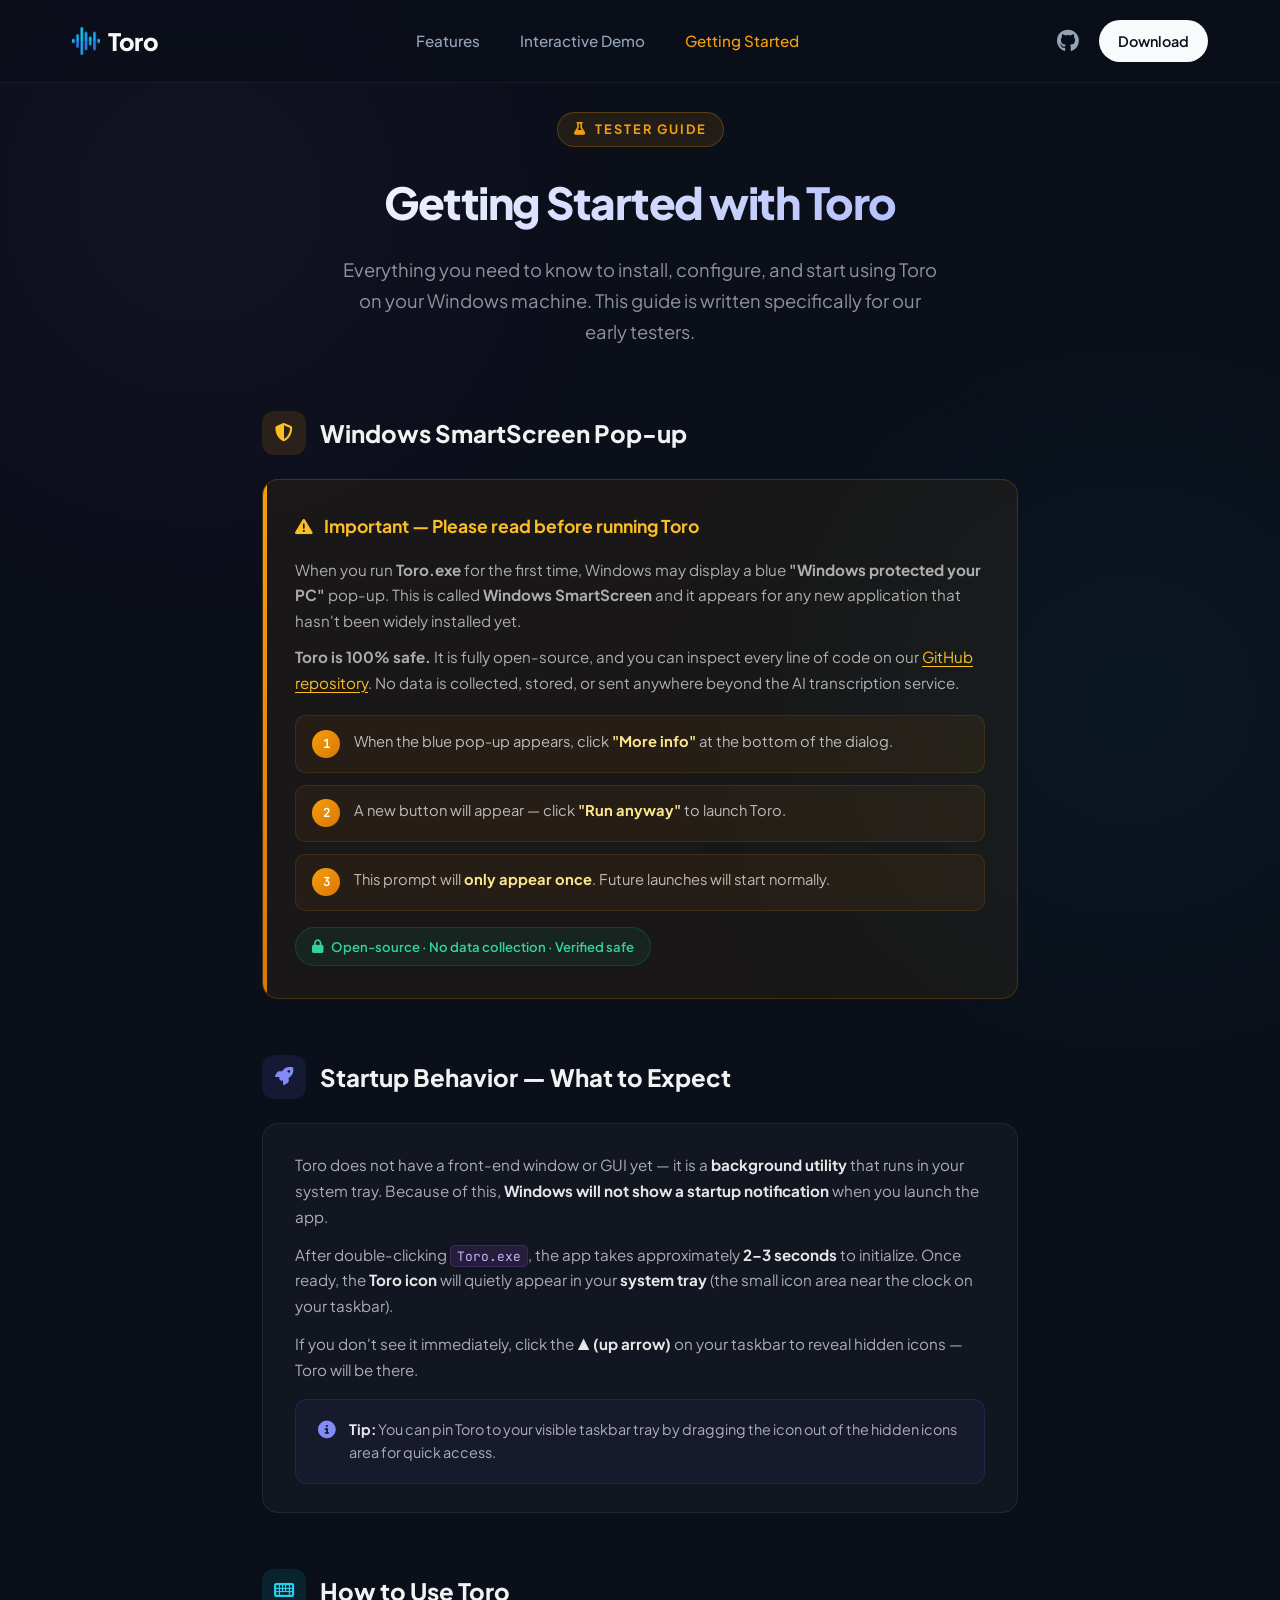
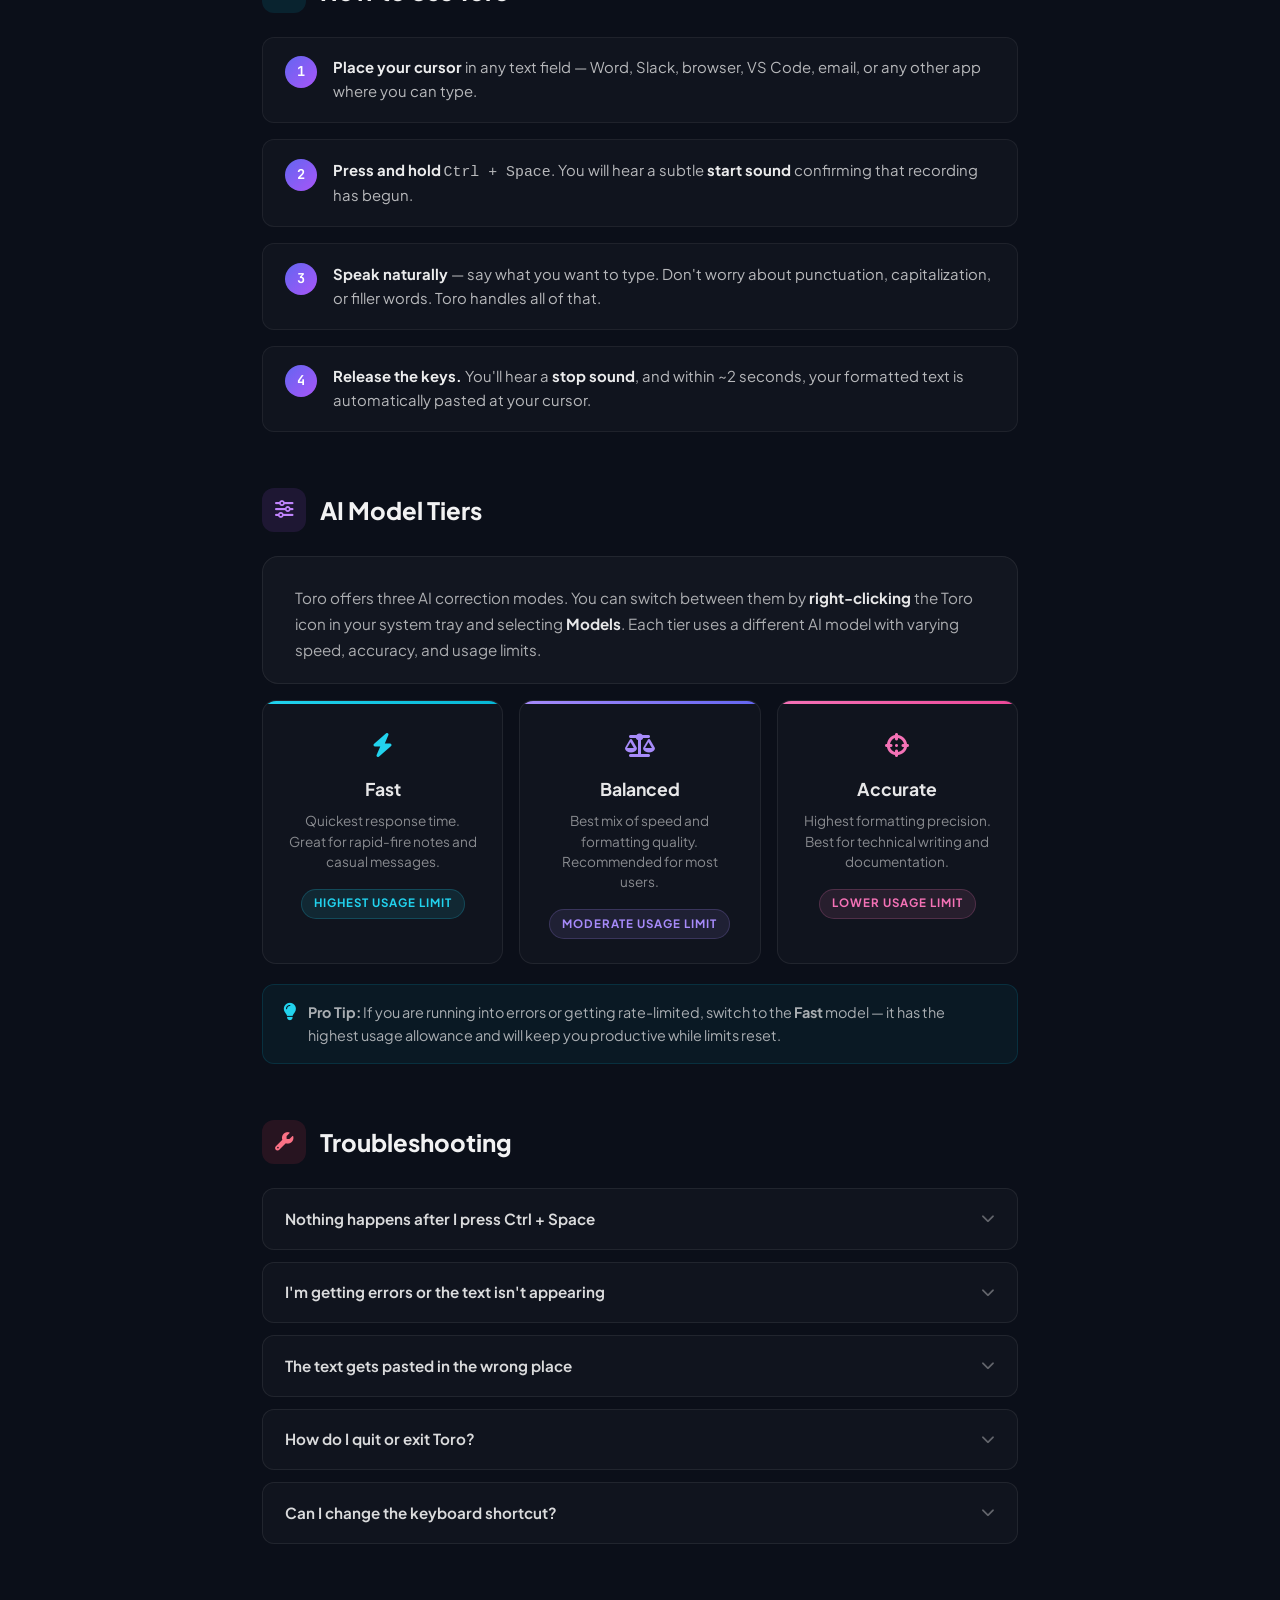
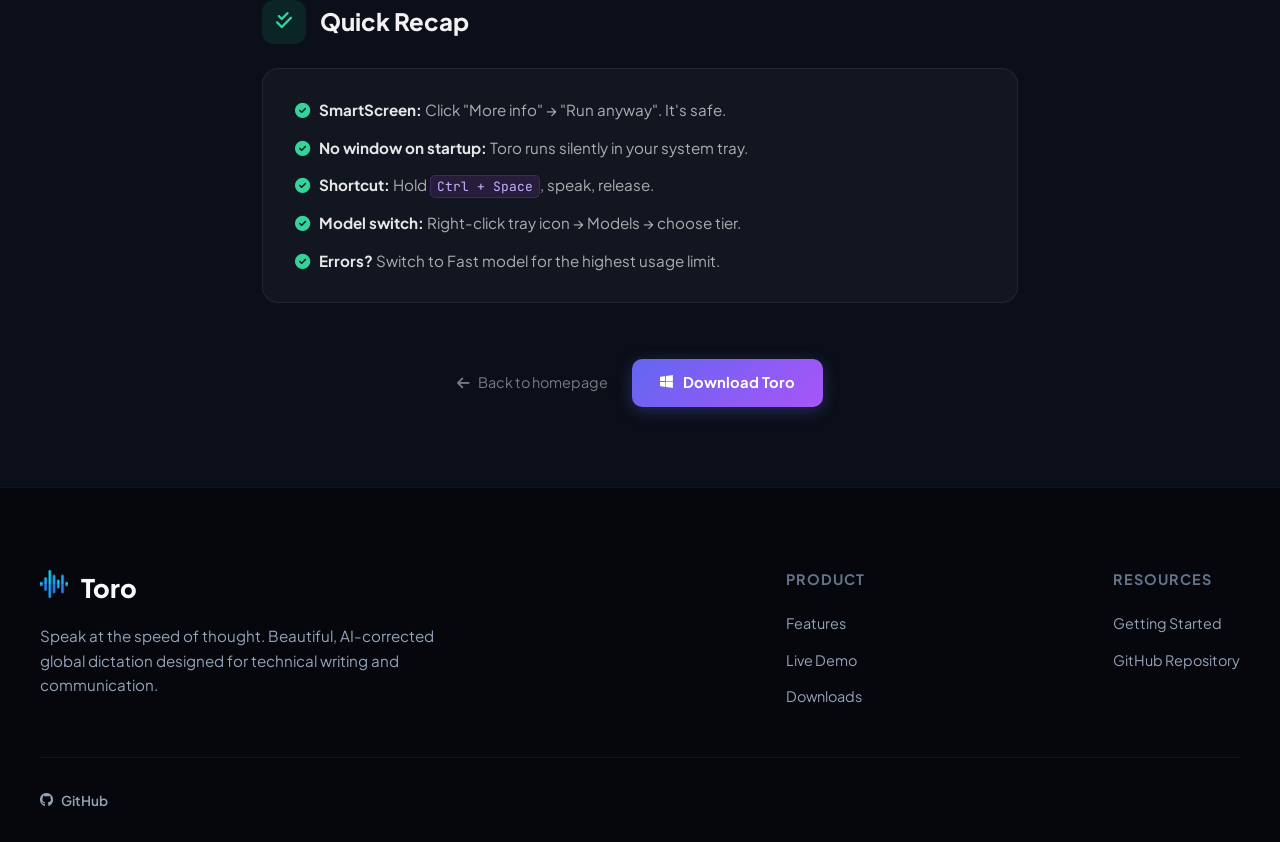
==== getting-started.html @ 30394228 "feat: add getting started documentation page and update sitemap and navigation" ====
<!DOCTYPE html>
<html lang="en">

<head>
    <meta charset="UTF-8">
    <meta name="viewport" content="width=device-width, initial-scale=1.0">
    <title>Getting Started | Toro — Setup Guide for Testers</title>
    <meta name="description"
        content="Step-by-step setup guide for Toro test users. Learn how to install, configure, and get the most out of Toro's AI-corrected dictation on Windows.">

    <!-- Google Fonts -->
    <link rel="preconnect" href="https://fonts.googleapis.com">
    <link rel="preconnect" href="https://fonts.gstatic.com" crossorigin>
    <link
        href="https://fonts.googleapis.com/css2?family=JetBrains+Mono:wght@400;500;700&family=Plus+Jakarta+Sans:wght@400;500;600;700;800&display=swap"
        rel="stylesheet">

    <!-- Stylesheet -->
    <link rel="stylesheet" href="styles.css">

    <!-- FontAwesome Icons -->
    <link rel="stylesheet" href="https://cdnjs.cloudflare.com/ajax/libs/font-awesome/6.4.0/css/all.min.css">

    <style>
        /* ── Getting Started Page Specific Styles ── */
        .gs-page {
            padding-top: 7rem;
            padding-bottom: 5rem;
            position: relative;
            z-index: 1;
        }

        .gs-container {
            max-width: 820px;
            margin: 0 auto;
            padding: 0 2rem;
        }

        /* Page Header */
        .gs-hero {
            text-align: center;
            margin-bottom: 4rem;
            animation: gsFadeIn 0.6s ease-out forwards;
        }

        @keyframes gsFadeIn {
            from { opacity: 0; transform: translateY(20px); }
            to { opacity: 1; transform: translateY(0); }
        }

        .gs-hero-badge {
            display: inline-flex;
            align-items: center;
            gap: 0.5rem;
            font-size: 0.8rem;
            font-weight: 700;
            text-transform: uppercase;
            letter-spacing: 2px;
            color: #f59e0b;
            background: rgba(245, 158, 11, 0.1);
            padding: 0.4rem 1rem;
            border-radius: 99px;
            border: 1px solid rgba(245, 158, 11, 0.25);
            margin-bottom: 1.25rem;
        }

        .gs-hero h1 {
            font-family: 'Plus Jakarta Sans', sans-serif;
            font-size: 2.75rem;
            font-weight: 800;
            letter-spacing: -1.5px;
            margin-bottom: 1rem;
            background: linear-gradient(135deg, #fff 0%, #a5b4fc 100%);
            -webkit-background-clip: text;
            background-clip: text;
            -webkit-text-fill-color: transparent;
        }

        .gs-hero p {
            font-size: 1.15rem;
            color: rgba(255, 255, 255, 0.55);
            max-width: 600px;
            margin: 0 auto;
            line-height: 1.7;
        }

        /* Section Blocks */
        .gs-section {
            margin-bottom: 3.5rem;
            animation: gsFadeIn 0.5s ease-out forwards;
        }

        .gs-section-header {
            display: flex;
            align-items: center;
            gap: 0.85rem;
            margin-bottom: 1.5rem;
        }

        .gs-section-icon {
            width: 44px;
            height: 44px;
            border-radius: 12px;
            display: flex;
            align-items: center;
            justify-content: center;
            font-size: 1.15rem;
            flex-shrink: 0;
        }

        .gs-section-icon.blue { background: rgba(99, 102, 241, 0.12); color: #818cf8; }
        .gs-section-icon.amber { background: rgba(245, 158, 11, 0.12); color: #fbbf24; }
        .gs-section-icon.cyan { background: rgba(6, 182, 212, 0.12); color: #22d3ee; }
        .gs-section-icon.green { background: rgba(16, 185, 129, 0.12); color: #34d399; }
        .gs-section-icon.rose { background: rgba(244, 63, 94, 0.12); color: #fb7185; }
        .gs-section-icon.purple { background: rgba(168, 85, 247, 0.12); color: #c084fc; }

        .gs-section-header h2 {
            font-family: 'Plus Jakarta Sans', sans-serif;
            font-size: 1.5rem;
            font-weight: 750;
            color: rgba(255, 255, 255, 0.95);
        }

        /* Card Containers */
        .gs-card {
            background: rgba(255, 255, 255, 0.03);
            border: 1px solid rgba(255, 255, 255, 0.07);
            border-radius: 16px;
            padding: 1.75rem 2rem;
            backdrop-filter: blur(16px);
            -webkit-backdrop-filter: blur(16px);
            transition: all 0.3s cubic-bezier(0.4, 0, 0.2, 1);
        }

        .gs-card:hover {
            border-color: rgba(99, 102, 241, 0.2);
            background: rgba(255, 255, 255, 0.045);
        }

        .gs-card p {
            color: rgba(255, 255, 255, 0.65);
            font-size: 0.95rem;
            line-height: 1.7;
            margin-bottom: 0;
        }

        .gs-card p + p {
            margin-top: 0.75rem;
        }

        .gs-card strong {
            color: rgba(255, 255, 255, 0.9);
        }

        .gs-card code {
            background: rgba(168, 85, 247, 0.12);
            border: 1px solid rgba(168, 85, 247, 0.2);
            padding: 0.15em 0.45em;
            border-radius: 5px;
            font-family: 'JetBrains Mono', monospace;
            font-size: 0.85em;
            color: #c4b5fd;
        }

        /* SmartScreen Warning Callout */
        .gs-warning-callout {
            background: rgba(245, 158, 11, 0.06);
            border: 1px solid rgba(245, 158, 11, 0.2);
            border-radius: 16px;
            padding: 2rem;
            position: relative;
            overflow: hidden;
        }

        .gs-warning-callout::before {
            content: '';
            position: absolute;
            top: 0;
            left: 0;
            width: 4px;
            height: 100%;
            background: linear-gradient(180deg, #f59e0b, #d97706);
            border-radius: 4px 0 0 4px;
        }

        .gs-warning-title {
            display: flex;
            align-items: center;
            gap: 0.7rem;
            font-family: 'Plus Jakarta Sans', sans-serif;
            font-size: 1.1rem;
            font-weight: 700;
            color: #fbbf24;
            margin-bottom: 1rem;
        }

        .gs-warning-callout p {
            color: rgba(255, 255, 255, 0.65);
            font-size: 0.95rem;
            line-height: 1.7;
        }

        .gs-warning-callout p + p {
            margin-top: 0.6rem;
        }

        .gs-steps-mini {
            display: flex;
            flex-direction: column;
            gap: 0.75rem;
            margin-top: 1.25rem;
        }

        .gs-step-mini {
            display: flex;
            align-items: flex-start;
            gap: 0.85rem;
            padding: 0.85rem 1rem;
            background: rgba(245, 158, 11, 0.06);
            border: 1px solid rgba(245, 158, 11, 0.12);
            border-radius: 10px;
            transition: all 0.25s ease;
        }

        .gs-step-mini:hover {
            background: rgba(245, 158, 11, 0.1);
            border-color: rgba(245, 158, 11, 0.25);
        }

        .gs-step-mini-num {
            flex-shrink: 0;
            width: 28px;
            height: 28px;
            border-radius: 50%;
            background: linear-gradient(135deg, #f59e0b, #d97706);
            color: #fff;
            font-weight: 700;
            font-size: 0.78rem;
            display: flex;
            align-items: center;
            justify-content: center;
            font-family: 'JetBrains Mono', monospace;
        }

        .gs-step-mini-text {
            color: rgba(255, 255, 255, 0.7);
            font-size: 0.92rem;
            line-height: 1.5;
        }

        .gs-step-mini-text strong {
            color: #fde68a;
        }

        /* Safety Badge */
        .gs-safety-badge {
            display: inline-flex;
            align-items: center;
            gap: 0.5rem;
            margin-top: 1rem;
            padding: 0.5rem 1rem;
            background: rgba(16, 185, 129, 0.08);
            border: 1px solid rgba(16, 185, 129, 0.2);
            border-radius: 99px;
            font-size: 0.82rem;
            font-weight: 600;
            color: #34d399;
        }

        /* Model Cards Grid */
        .gs-models-grid {
            display: grid;
            grid-template-columns: repeat(3, 1fr);
            gap: 1rem;
            margin-top: 0.5rem;
        }

        .gs-model-card {
            background: rgba(255, 255, 255, 0.025);
            border: 1px solid rgba(255, 255, 255, 0.07);
            border-radius: 14px;
            padding: 1.5rem;
            text-align: center;
            transition: all 0.3s cubic-bezier(0.4, 0, 0.2, 1);
            position: relative;
            overflow: hidden;
        }

        .gs-model-card:hover {
            transform: translateY(-3px);
            border-color: rgba(99, 102, 241, 0.3);
            box-shadow: 0 8px 24px rgba(0, 0, 0, 0.2);
        }

        .gs-model-card::before {
            content: '';
            position: absolute;
            top: 0;
            left: 0;
            right: 0;
            height: 3px;
        }

        .gs-model-card.fast::before {
            background: linear-gradient(90deg, #22d3ee, #06b6d4);
        }
        .gs-model-card.balanced::before {
            background: linear-gradient(90deg, #a78bfa, #6366f1);
        }
        .gs-model-card.accurate::before {
            background: linear-gradient(90deg, #f472b6, #ec4899);
        }

        .gs-model-icon {
            font-size: 1.5rem;
            margin-bottom: 0.75rem;
        }

        .gs-model-card.fast .gs-model-icon { color: #22d3ee; }
        .gs-model-card.balanced .gs-model-icon { color: #a78bfa; }
        .gs-model-card.accurate .gs-model-icon { color: #f472b6; }

        .gs-model-name {
            font-family: 'Plus Jakarta Sans', sans-serif;
            font-size: 1.1rem;
            font-weight: 700;
            color: rgba(255, 255, 255, 0.9);
            margin-bottom: 0.5rem;
        }

        .gs-model-desc {
            color: rgba(255, 255, 255, 0.5);
            font-size: 0.85rem;
            line-height: 1.5;
            margin-bottom: 1rem;
        }

        .gs-model-tag {
            display: inline-block;
            font-size: 0.72rem;
            font-weight: 700;
            text-transform: uppercase;
            letter-spacing: 1px;
            padding: 0.3rem 0.75rem;
            border-radius: 99px;
        }

        .gs-model-card.fast .gs-model-tag {
            color: #22d3ee;
            background: rgba(34, 211, 238, 0.1);
            border: 1px solid rgba(34, 211, 238, 0.2);
        }
        .gs-model-card.balanced .gs-model-tag {
            color: #a78bfa;
            background: rgba(167, 139, 250, 0.1);
            border: 1px solid rgba(167, 139, 250, 0.2);
        }
        .gs-model-card.accurate .gs-model-tag {
            color: #f472b6;
            background: rgba(244, 114, 182, 0.1);
            border: 1px solid rgba(244, 114, 182, 0.2);
        }

        /* Model tip */
        .gs-model-tip {
            display: flex;
            align-items: flex-start;
            gap: 0.75rem;
            margin-top: 1.25rem;
            padding: 1rem 1.25rem;
            background: rgba(6, 182, 212, 0.06);
            border: 1px solid rgba(6, 182, 212, 0.15);
            border-radius: 12px;
        }

        .gs-model-tip i {
            color: #22d3ee;
            font-size: 1.1rem;
            margin-top: 0.15rem;
            flex-shrink: 0;
        }

        .gs-model-tip p {
            color: rgba(255, 255, 255, 0.65);
            font-size: 0.9rem;
            line-height: 1.6;
        }

        /* Numbered Steps */
        .gs-numbered-steps {
            display: flex;
            flex-direction: column;
            gap: 1rem;
        }

        .gs-numbered-step {
            display: flex;
            align-items: flex-start;
            gap: 1rem;
            padding: 1.15rem 1.35rem;
            background: rgba(255, 255, 255, 0.025);
            border: 1px solid rgba(255, 255, 255, 0.06);
            border-radius: 12px;
            transition: all 0.25s ease;
        }

        .gs-numbered-step:hover {
            background: rgba(255, 255, 255, 0.05);
            border-color: rgba(99, 102, 241, 0.15);
        }

        .gs-num {
            flex-shrink: 0;
            width: 32px;
            height: 32px;
            border-radius: 50%;
            background: linear-gradient(135deg, #6366f1, #a855f7);
            color: #fff;
            font-weight: 700;
            font-size: 0.85rem;
            display: flex;
            align-items: center;
            justify-content: center;
            font-family: 'JetBrains Mono', monospace;
        }

        .gs-num-text {
            color: rgba(255, 255, 255, 0.7);
            font-size: 0.93rem;
            line-height: 1.6;
        }

        .gs-num-text strong {
            color: rgba(255, 255, 255, 0.92);
        }

        /* Info Callout */
        .gs-info-callout {
            display: flex;
            align-items: flex-start;
            gap: 0.85rem;
            padding: 1.15rem 1.35rem;
            background: rgba(99, 102, 241, 0.06);
            border: 1px solid rgba(99, 102, 241, 0.15);
            border-radius: 12px;
            margin-top: 1rem;
        }

        .gs-info-callout i {
            color: #818cf8;
            font-size: 1.1rem;
            margin-top: 0.15rem;
            flex-shrink: 0;
        }

        .gs-info-callout p {
            color: rgba(255, 255, 255, 0.65);
            font-size: 0.9rem;
            line-height: 1.6;
        }

        /* FAQ Accordion */
        .gs-faq-list {
            display: flex;
            flex-direction: column;
            gap: 0.75rem;
        }

        .gs-faq-item {
            background: rgba(255, 255, 255, 0.025);
            border: 1px solid rgba(255, 255, 255, 0.07);
            border-radius: 12px;
            overflow: hidden;
            transition: all 0.25s ease;
        }

        .gs-faq-item:hover {
            border-color: rgba(99, 102, 241, 0.2);
        }

        .gs-faq-question {
            display: flex;
            align-items: center;
            justify-content: space-between;
            padding: 1.1rem 1.35rem;
            cursor: pointer;
            user-select: none;
            gap: 1rem;
            transition: background 0.2s ease;
        }

        .gs-faq-question:hover {
            background: rgba(255, 255, 255, 0.03);
        }

        .gs-faq-question span {
            font-weight: 650;
            font-size: 0.95rem;
            color: rgba(255, 255, 255, 0.85);
        }

        .gs-faq-question i {
            color: rgba(255, 255, 255, 0.35);
            font-size: 0.85rem;
            transition: transform 0.3s ease;
            flex-shrink: 0;
        }

        .gs-faq-item.open .gs-faq-question i {
            transform: rotate(180deg);
            color: #818cf8;
        }

        .gs-faq-answer {
            max-height: 0;
            overflow: hidden;
            transition: max-height 0.35s ease, padding 0.35s ease;
        }

        .gs-faq-item.open .gs-faq-answer {
            max-height: 300px;
        }

        .gs-faq-answer-inner {
            padding: 0 1.35rem 1.25rem;
            color: rgba(255, 255, 255, 0.55);
            font-size: 0.9rem;
            line-height: 1.7;
        }

        /* Divider */
        .gs-divider {
            height: 1px;
            background: rgba(255, 255, 255, 0.06);
            margin: 1rem 0;
        }

        /* Back and CTA links */
        .gs-footer-actions {
            display: flex;
            align-items: center;
            justify-content: center;
            gap: 1.5rem;
            margin-top: 3rem;
            flex-wrap: wrap;
        }

        .gs-back-link {
            display: inline-flex;
            align-items: center;
            gap: 0.5rem;
            color: rgba(255, 255, 255, 0.45);
            font-size: 0.9rem;
            text-decoration: none;
            transition: color 0.2s ease;
        }

        .gs-back-link:hover {
            color: rgba(255, 255, 255, 0.75);
        }

        .gs-download-link {
            display: inline-flex;
            align-items: center;
            gap: 0.6rem;
            text-decoration: none;
            color: #fff;
            background: linear-gradient(135deg, #6366f1 0%, #a855f7 100%);
            padding: 0.75rem 1.75rem;
            border-radius: 10px;
            font-weight: 700;
            font-size: 0.92rem;
            transition: all 0.3s cubic-bezier(0.4, 0, 0.2, 1);
            box-shadow: 0 4px 16px rgba(99, 102, 241, 0.3);
        }

        .gs-download-link:hover {
            transform: translateY(-2px);
            box-shadow: 0 6px 24px rgba(99, 102, 241, 0.5);
        }

        /* Responsive */
        @media (max-width: 768px) {
            .gs-hero h1 { font-size: 2rem; }
            .gs-models-grid { grid-template-columns: 1fr; }
            .gs-section-header h2 { font-size: 1.25rem; }
        }

        @media (max-width: 576px) {
            .gs-hero h1 { font-size: 1.65rem; }
            .gs-container { padding: 0 1.25rem; }
            .gs-card { padding: 1.25rem 1.35rem; }
            .gs-warning-callout { padding: 1.35rem; }
            .gs-footer-actions { flex-direction: column; }
        }
    </style>
</head>

<body>
    <!-- Background Glows -->
    <div class="glow-bg glow-purple"></div>
    <div class="glow-bg glow-cyan"></div>

    <!-- Navigation Header -->
    <header class="navbar" id="site-header">
        <div class="nav-container">
            <a href="/" class="nav-logo" id="nav-logo-link">
                <span class="logo-icon"><img src="assets/icon.ico" alt="Toro Logo Icon" class="logo-img-icon"></span>
                <span class="logo-text">Toro</span>
            </a>
            <nav class="nav-links" id="main-navigation">
                <a href="/#features" class="nav-item">Features</a>
                <a href="/#interactive-simulator" class="nav-item">Interactive Demo</a>
                <a href="/getting-started.html" class="nav-item" style="color: #f59e0b;">Getting Started</a>
            </nav>
            <div class="nav-actions">
                <a href="https://github.com/ramprasanth0/toro-app" target="_blank" class="github-btn"
                    id="github-nav-btn" aria-label="View on GitHub">
                    <i class="fab fa-github"></i>
                </a>
                <a href="/thank-you.html" class="cta-nav-btn" id="cta-header-download">Download</a>
            </div>
        </div>
    </header>

    <!-- Main Content -->
    <main class="gs-page">
        <div class="gs-container">

            <!-- ─── Page Header ─── -->
            <div class="gs-hero" id="gs-top">
                <div class="gs-hero-badge">
                    <i class="fa-solid fa-flask"></i> Tester Guide
                </div>
                <h1>Getting Started with Toro</h1>
                <p>Everything you need to know to install, configure, and start using Toro on your Windows machine. This guide is written specifically for our early testers.</p>
            </div>

            <!-- ═══════════════════════════════════════════════════════════ -->
            <!-- SECTION 1: Windows SmartScreen                           -->
            <!-- ═══════════════════════════════════════════════════════════ -->
            <div class="gs-section" id="gs-smartscreen">
                <div class="gs-section-header">
                    <div class="gs-section-icon amber">
                        <i class="fa-solid fa-shield-halved"></i>
                    </div>
                    <h2>Windows SmartScreen Pop-up</h2>
                </div>

                <div class="gs-warning-callout">
                    <div class="gs-warning-title">
                        <i class="fa-solid fa-triangle-exclamation"></i>
                        Important — Please read before running Toro
                    </div>
                    <p>
                        When you run <strong>Toro.exe</strong> for the first time, Windows may display a blue
                        <strong>"Windows protected your PC"</strong> pop-up. This is called <strong>Windows SmartScreen</strong>
                        and it appears for any new application that hasn't been widely installed yet.
                    </p>
                    <p>
                        <strong>Toro is 100% safe.</strong> It is fully open-source, and you can inspect every line of code on our
                        <a href="https://github.com/ramprasanth0/toro-app" target="_blank" style="color: #fbbf24; text-decoration: underline; text-underline-offset: 3px;">GitHub repository</a>.
                        No data is collected, stored, or sent anywhere beyond the AI transcription service.
                    </p>

                    <div class="gs-steps-mini">
                        <div class="gs-step-mini">
                            <span class="gs-step-mini-num">1</span>
                            <span class="gs-step-mini-text">
                                When the blue pop-up appears, click <strong>"More info"</strong> at the bottom of the dialog.
                            </span>
                        </div>
                        <div class="gs-step-mini">
                            <span class="gs-step-mini-num">2</span>
                            <span class="gs-step-mini-text">
                                A new button will appear — click <strong>"Run anyway"</strong> to launch Toro.
                            </span>
                        </div>
                        <div class="gs-step-mini">
                            <span class="gs-step-mini-num">3</span>
                            <span class="gs-step-mini-text">
                                This prompt will <strong>only appear once</strong>. Future launches will start normally.
                            </span>
                        </div>
                    </div>

                    <div class="gs-safety-badge">
                        <i class="fa-solid fa-lock"></i>
                        Open-source &middot; No data collection &middot; Verified safe
                    </div>
                </div>
            </div>

            <!-- ═══════════════════════════════════════════════════════════ -->
            <!-- SECTION 2: Startup Behavior                              -->
            <!-- ═══════════════════════════════════════════════════════════ -->
            <div class="gs-section" id="gs-startup">
                <div class="gs-section-header">
                    <div class="gs-section-icon blue">
                        <i class="fa-solid fa-rocket"></i>
                    </div>
                    <h2>Startup Behavior — What to Expect</h2>
                </div>

                <div class="gs-card">
                    <p>
                        Toro does not have a front-end window or GUI yet — it is a <strong>background utility</strong> that runs
                        in your system tray. Because of this, <strong>Windows will not show a startup notification</strong>
                        when you launch the app.
                    </p>
                    <p>
                        After double-clicking <code>Toro.exe</code>, the app takes approximately <strong>2–3 seconds</strong> to
                        initialize. Once ready, the <strong>Toro icon</strong> will quietly appear in your
                        <strong>system tray</strong> (the small icon area near the clock on your taskbar).
                    </p>
                    <p>
                        If you don't see it immediately, click the <strong>▲ (up arrow)</strong> on your taskbar to reveal
                        hidden icons — Toro will be there.
                    </p>

                    <div class="gs-info-callout">
                        <i class="fa-solid fa-circle-info"></i>
                        <p>
                            <strong>Tip:</strong> You can pin Toro to your visible taskbar tray by dragging the icon out
                            of the hidden icons area for quick access.
                        </p>
                    </div>
                </div>
            </div>

            <!-- ═══════════════════════════════════════════════════════════ -->
            <!-- SECTION 3: How to Use                                    -->
            <!-- ═══════════════════════════════════════════════════════════ -->
            <div class="gs-section" id="gs-usage">
                <div class="gs-section-header">
                    <div class="gs-section-icon cyan">
                        <i class="fa-solid fa-keyboard"></i>
                    </div>
                    <h2>How to Use Toro</h2>
                </div>

                <div class="gs-numbered-steps">
                    <div class="gs-numbered-step">
                        <span class="gs-num">1</span>
                        <span class="gs-num-text">
                            <strong>Place your cursor</strong> in any text field — Word, Slack, browser, VS Code, email,
                            or any other app where you can type.
                        </span>
                    </div>
                    <div class="gs-numbered-step">
                        <span class="gs-num">2</span>
                        <span class="gs-num-text">
                            <strong>Press and hold</strong> <code>Ctrl + Space</code>. You will hear a subtle
                            <strong>start sound</strong> confirming that recording has begun.
                        </span>
                    </div>
                    <div class="gs-numbered-step">
                        <span class="gs-num">3</span>
                        <span class="gs-num-text">
                            <strong>Speak naturally</strong> — say what you want to type. Don't worry about punctuation,
                            capitalization, or filler words. Toro handles all of that.
                        </span>
                    </div>
                    <div class="gs-numbered-step">
                        <span class="gs-num">4</span>
                        <span class="gs-num-text">
                            <strong>Release the keys.</strong> You'll hear a <strong>stop sound</strong>, and within
                            ~2 seconds, your formatted text is automatically pasted at your cursor.
                        </span>
                    </div>
                </div>
            </div>

            <!-- ═══════════════════════════════════════════════════════════ -->
            <!-- SECTION 4: AI Model Tiers                                -->
            <!-- ═══════════════════════════════════════════════════════════ -->
            <div class="gs-section" id="gs-models">
                <div class="gs-section-header">
                    <div class="gs-section-icon purple">
                        <i class="fa-solid fa-sliders"></i>
                    </div>
                    <h2>AI Model Tiers</h2>
                </div>

                <div class="gs-card" style="padding-bottom: 1.25rem;">
                    <p>
                        Toro offers three AI correction modes. You can switch between them by <strong>right-clicking</strong>
                        the Toro icon in your system tray and selecting <strong>Models</strong>. Each tier uses a different
                        AI model with varying speed, accuracy, and usage limits.
                    </p>
                </div>

                <div class="gs-models-grid" style="margin-top: 1rem;">
                    <div class="gs-model-card fast">
                        <div class="gs-model-icon"><i class="fa-solid fa-bolt"></i></div>
                        <div class="gs-model-name">Fast</div>
                        <div class="gs-model-desc">Quickest response time. Great for rapid-fire notes and casual messages.</div>
                        <span class="gs-model-tag">Highest usage limit</span>
                    </div>
                    <div class="gs-model-card balanced">
                        <div class="gs-model-icon"><i class="fa-solid fa-scale-balanced"></i></div>
                        <div class="gs-model-name">Balanced</div>
                        <div class="gs-model-desc">Best mix of speed and formatting quality. Recommended for most users.</div>
                        <span class="gs-model-tag">Moderate usage limit</span>
                    </div>
                    <div class="gs-model-card accurate">
                        <div class="gs-model-icon"><i class="fa-solid fa-crosshairs"></i></div>
                        <div class="gs-model-name">Accurate</div>
                        <div class="gs-model-desc">Highest formatting precision. Best for technical writing and documentation.</div>
                        <span class="gs-model-tag">Lower usage limit</span>
                    </div>
                </div>

                <div class="gs-model-tip">
                    <i class="fa-solid fa-lightbulb"></i>
                    <p>
                        <strong>Pro Tip:</strong> If you are running into errors or getting rate-limited, switch to the
                        <strong>Fast</strong> model — it has the highest usage allowance and will keep you productive
                        while limits reset.
                    </p>
                </div>
            </div>

            <!-- ═══════════════════════════════════════════════════════════ -->
            <!-- SECTION 5: Troubleshooting                               -->
            <!-- ═══════════════════════════════════════════════════════════ -->
            <div class="gs-section" id="gs-troubleshooting">
                <div class="gs-section-header">
                    <div class="gs-section-icon rose">
                        <i class="fa-solid fa-wrench"></i>
                    </div>
                    <h2>Troubleshooting</h2>
                </div>

                <div class="gs-faq-list">
                    <div class="gs-faq-item">
                        <div class="gs-faq-question" onclick="this.parentElement.classList.toggle('open')">
                            <span>Nothing happens after I press Ctrl + Space</span>
                            <i class="fa-solid fa-chevron-down"></i>
                        </div>
                        <div class="gs-faq-answer">
                            <div class="gs-faq-answer-inner">
                                Make sure Toro is running — check for the icon in your system tray (click the ▲ arrow on the
                                taskbar to reveal hidden icons). If the icon is not there, double-click <code>Toro.exe</code>
                                again and wait 2–3 seconds. Also ensure no other application is using the
                                <code>Ctrl + Space</code> shortcut.
                            </div>
                        </div>
                    </div>

                    <div class="gs-faq-item">
                        <div class="gs-faq-question" onclick="this.parentElement.classList.toggle('open')">
                            <span>I'm getting errors or the text isn't appearing</span>
                            <i class="fa-solid fa-chevron-down"></i>
                        </div>
                        <div class="gs-faq-answer">
                            <div class="gs-faq-answer-inner">
                                This can happen if you've hit the usage limit for your current AI model tier. Right-click
                                the Toro tray icon, go to <strong>Models</strong>, and switch to <strong>Fast</strong> mode.
                                The Fast tier has the highest request allowance and should resolve the issue immediately.
                            </div>
                        </div>
                    </div>

                    <div class="gs-faq-item">
                        <div class="gs-faq-question" onclick="this.parentElement.classList.toggle('open')">
                            <span>The text gets pasted in the wrong place</span>
                            <i class="fa-solid fa-chevron-down"></i>
                        </div>
                        <div class="gs-faq-answer">
                            <div class="gs-faq-answer-inner">
                                Toro pastes text at your current cursor position. Make sure your cursor is focused in the
                                correct text field <em>before</em> pressing <code>Ctrl + Space</code>. Avoid clicking
                                elsewhere while recording.
                            </div>
                        </div>
                    </div>

                    <div class="gs-faq-item">
                        <div class="gs-faq-question" onclick="this.parentElement.classList.toggle('open')">
                            <span>How do I quit or exit Toro?</span>
                            <i class="fa-solid fa-chevron-down"></i>
                        </div>
                        <div class="gs-faq-answer">
                            <div class="gs-faq-answer-inner">
                                Right-click the Toro icon in your system tray and select <strong>"Quit Toro"</strong>.
                                This will gracefully shut down all background processes.
                            </div>
                        </div>
                    </div>

                    <div class="gs-faq-item">
                        <div class="gs-faq-question" onclick="this.parentElement.classList.toggle('open')">
                            <span>Can I change the keyboard shortcut?</span>
                            <i class="fa-solid fa-chevron-down"></i>
                        </div>
                        <div class="gs-faq-answer">
                            <div class="gs-faq-answer-inner">
                                Currently, the keyboard shortcut is fixed to <code>Ctrl + Space</code>. Custom hotkey
                                configuration will be available in a future release.
                            </div>
                        </div>
                    </div>
                </div>
            </div>

            <!-- ═══════════════════════════════════════════════════════════ -->
            <!-- SECTION 6: Quick Recap                                   -->
            <!-- ═══════════════════════════════════════════════════════════ -->
            <div class="gs-section" id="gs-recap">
                <div class="gs-section-header">
                    <div class="gs-section-icon green">
                        <i class="fa-solid fa-check-double"></i>
                    </div>
                    <h2>Quick Recap</h2>
                </div>

                <div class="gs-card">
                    <p>
                        <i class="fa-solid fa-circle-check" style="color: #34d399; margin-right: 0.4rem;"></i>
                        <strong>SmartScreen:</strong> Click "More info" → "Run anyway". It's safe.
                    </p>
                    <p>
                        <i class="fa-solid fa-circle-check" style="color: #34d399; margin-right: 0.4rem;"></i>
                        <strong>No window on startup:</strong> Toro runs silently in your system tray.
                    </p>
                    <p>
                        <i class="fa-solid fa-circle-check" style="color: #34d399; margin-right: 0.4rem;"></i>
                        <strong>Shortcut:</strong> Hold <code>Ctrl + Space</code>, speak, release.
                    </p>
                    <p>
                        <i class="fa-solid fa-circle-check" style="color: #34d399; margin-right: 0.4rem;"></i>
                        <strong>Model switch:</strong> Right-click tray icon → Models → choose tier.
                    </p>
                    <p>
                        <i class="fa-solid fa-circle-check" style="color: #34d399; margin-right: 0.4rem;"></i>
                        <strong>Errors?</strong> Switch to Fast model for the highest usage limit.
                    </p>
                </div>
            </div>

            <!-- ─── Footer Actions ─── -->
            <div class="gs-footer-actions">
                <a href="/" class="gs-back-link" id="back-to-home">
                    <i class="fa-solid fa-arrow-left"></i> Back to homepage
                </a>
                <a href="/thank-you.html" class="gs-download-link" id="gs-download-cta">
                    <i class="fa-brands fa-windows"></i> Download Toro
                </a>
            </div>
        </div>
    </main>

    <!-- Footer -->
    <footer class="site-footer">
        <div class="footer-container">
            <div class="footer-left">
                <span class="footer-logo"><img src="assets/icon.ico" alt="Toro Logo Icon"
                        class="logo-img-icon footer-logo-img"> Toro</span>
                <p>Speak at the speed of thought. Beautiful, AI-corrected global dictation designed for technical
                    writing and communication.</p>
            </div>
            <div class="footer-right">
                <div class="footer-col">
                    <h4>Product</h4>
                    <a href="/#features">Features</a>
                    <a href="/#interactive-simulator">Live Demo</a>
                    <a href="/thank-you.html">Downloads</a>
                </div>
                <div class="footer-col">
                    <h4>Resources</h4>
                    <a href="/getting-started.html">Getting Started</a>
                    <a href="https://github.com/ramprasanth0/toro-app" target="_blank">GitHub Repository</a>
                </div>
            </div>
        </div>
        <div class="footer-bottom">
            <a href="https://github.com/ramprasanth0/toro-app" class="github-footer-link"
                aria-label="View Project on GitHub"><i class="fab fa-github"></i> GitHub</a>
        </div>
    </footer>
</body>

</html>
---- styles.css ----
/* ==========================================================================
   Toro.ai Premium CSS Style Sheet
   ========================================================================== */

/* Variables & Design System */
:root {
    --bg-color: #0b0f19;
    --card-bg: rgba(22, 28, 45, 0.45);
    --card-border: rgba(255, 255, 255, 0.06);
    --card-hover-border: rgba(99, 102, 241, 0.4);
    
    --text-primary: #f8fafc;
    --text-secondary: #94a3b8;
    --text-muted: #64748b;
    
    --primary: #6366f1; /* Indigo */
    --primary-glow: rgba(99, 102, 241, 0.15);
    --secondary: #a855f7; /* Purple */
    --accent: #06b6d4; /* Cyan */
    --accent-glow: rgba(6, 182, 212, 0.15);
    --success: #10b981; /* Green */
    
    --font-sans: 'Plus Jakarta Sans', -apple-system, BlinkMacSystemFont, "Segoe UI", Roboto, sans-serif;
    --font-mono: 'JetBrains Mono', 'Fira Code', monospace;
    
    --transition-smooth: all 0.3s cubic-bezier(0.4, 0, 0.2, 1);
}

/* Base Styles */
* {
    margin: 0;
    padding: 0;
    box-sizing: border-box;
}

body {
    background-color: var(--bg-color);
    color: var(--text-primary);
    font-family: var(--font-sans);
    line-height: 1.6;
    overflow-x: hidden;
    position: relative;
}

/* Background Glow Blobs */
.glow-bg {
    position: absolute;
    width: 600px;
    height: 600px;
    border-radius: 50%;
    filter: blur(140px);
    opacity: 0.12;
    pointer-events: none;
    z-index: 0;
}

.glow-purple {
    top: -100px;
    left: -100px;
    background: radial-gradient(circle, var(--secondary) 0%, transparent 70%);
}

.glow-cyan {
    top: 400px;
    right: -150px;
    background: radial-gradient(circle, var(--accent) 0%, transparent 70%);
}

/* Scrollbar Customization */
::-webkit-scrollbar {
    width: 8px;
}

::-webkit-scrollbar-track {
    background: var(--bg-color);
}

::-webkit-scrollbar-thumb {
    background: rgba(255, 255, 255, 0.1);
    border-radius: 4px;
}

::-webkit-scrollbar-thumb:hover {
    background: var(--primary);
}

/* Navigation Navbar */
.navbar {
    position: fixed;
    top: 0;
    left: 0;
    width: 100%;
    z-index: 100;
    backdrop-filter: blur(16px);
    -webkit-backdrop-filter: blur(16px);
    background-color: rgba(11, 15, 25, 0.7);
    border-bottom: 1px solid var(--card-border);
    transition: var(--transition-smooth);
}

.nav-container {
    max-width: 1200px;
    margin: 0 auto;
    padding: 1.25rem 2rem;
    display: flex;
    justify-content: space-between;
    align-items: center;
}

.nav-logo {
    display: flex;
    align-items: center;
    text-decoration: none;
    gap: 0.5rem;
}

.logo-icon {
    display: flex;
    align-items: center;
}

.logo-img-icon {
    width: 28px;
    height: 28px;
    object-fit: contain;
}

.footer-logo-img {
    margin-right: 0.5rem;
}

.logo-text {
    font-weight: 800;
    font-size: 1.5rem;
    letter-spacing: -0.5px;
    color: var(--text-primary);
}

.logo-accent {
    color: var(--accent);
}

.nav-links {
    display: flex;
    gap: 2.5rem;
}

.nav-item {
    text-decoration: none;
    color: var(--text-secondary);
    font-size: 0.95rem;
    font-weight: 500;
    transition: var(--transition-smooth);
}

.nav-item:hover {
    color: var(--text-primary);
    text-shadow: 0 0 10px rgba(255, 255, 255, 0.2);
}

.nav-actions {
    display: flex;
    align-items: center;
    gap: 1.25rem;
}

.github-btn {
    color: var(--text-secondary);
    font-size: 1.4rem;
    transition: var(--transition-smooth);
    text-decoration: none;
}

.github-btn:hover {
    color: var(--text-primary);
    transform: scale(1.1);
}

.cta-nav-btn {
    text-decoration: none;
    color: var(--bg-color);
    background-color: var(--text-primary);
    padding: 0.6rem 1.2rem;
    border-radius: 99px;
    font-weight: 600;
    font-size: 0.9rem;
    transition: var(--transition-smooth);
}

.cta-nav-btn:hover {
    background-color: var(--accent);
    box-shadow: 0 0 15px rgba(6, 182, 212, 0.4);
    transform: translateY(-1px);
}

/* Sections Global Styling */
section {
    padding: 7rem 2rem 5rem 2rem;
    position: relative;
    z-index: 1;
}

.section-container {
    max-width: 1200px;
    margin: 0 auto;
}

.section-header {
    text-align: center;
    max-width: 700px;
    margin: 0 auto 4rem auto;
}

.section-badge {
    display: inline-block;
    font-size: 0.8rem;
    font-weight: 700;
    text-transform: uppercase;
    letter-spacing: 2px;
    color: var(--accent);
    margin-bottom: 0.75rem;
    background: var(--accent-glow);
    padding: 0.35rem 0.85rem;
    border-radius: 99px;
    border: 1px solid rgba(6, 182, 212, 0.2);
}

.section-title {
    font-size: 2.5rem;
    font-weight: 800;
    letter-spacing: -1px;
    margin-bottom: 1rem;
    background: linear-gradient(135deg, #fff 0%, #a5b4fc 100%);
    -webkit-background-clip: text;
    background-clip: text;
    -webkit-text-fill-color: transparent;
}

.section-description {
    color: var(--text-secondary);
    font-size: 1.1rem;
}

/* Hero Section */
.hero-section {
    padding-top: 10rem;
    padding-bottom: 6rem;
    text-align: center;
}

.hero-container {
    max-width: 900px;
    margin: 0 auto;
    display: flex;
    flex-direction: column;
    align-items: center;
}

.badge-container {
    margin-bottom: 1.5rem;
}

.hero-badge {
    display: flex;
    align-items: center;
    gap: 0.5rem;
    font-size: 0.85rem;
    font-weight: 600;
    color: var(--primary);
    background: var(--primary-glow);
    padding: 0.45rem 1rem;
    border-radius: 99px;
    border: 1px solid rgba(99, 102, 241, 0.25);
}

.hero-title {
    font-size: 4rem;
    font-weight: 850;
    line-height: 1.15;
    letter-spacing: -2px;
    margin-bottom: 1.5rem;
    color: var(--text-primary);
}

.gradient-text {
    background: linear-gradient(135deg, var(--primary) 0%, var(--accent) 100%);
    -webkit-background-clip: text;
    background-clip: text;
    -webkit-text-fill-color: transparent;
}

.hero-subtitle {
    font-size: 1.3rem;
    color: var(--text-secondary);
    max-width: 750px;
    margin-bottom: 3rem;
    line-height: 1.5;
}

.hero-ctas {
    display: flex;
    flex-wrap: wrap;
    justify-content: center;
    gap: 1.25rem;
    margin-bottom: 5rem;
}

.hero-cta-primary {
    display: inline-flex;
    align-items: center;
    gap: 0.75rem;
    text-decoration: none;
    color: #fff;
    background: linear-gradient(135deg, var(--primary) 0%, var(--secondary) 100%);
    padding: 1rem 2.25rem;
    border-radius: 12px;
    font-weight: 700;
    font-size: 1.05rem;
    transition: var(--transition-smooth);
    box-shadow: 0 4px 20px rgba(99, 102, 241, 0.35);
}

.hero-cta-primary:hover {
    transform: translateY(-2px);
    box-shadow: 0 6px 30px rgba(99, 102, 241, 0.55);
}

.hero-cta-secondary {
    display: inline-flex;
    align-items: center;
    gap: 0.5rem;
    text-decoration: none;
    color: var(--text-primary);
    background: rgba(255, 255, 255, 0.05);
    padding: 1rem 2rem;
    border-radius: 12px;
    border: 1px solid var(--card-border);
    font-weight: 600;
    font-size: 1.05rem;
    transition: var(--transition-smooth);
}

.hero-cta-secondary:hover {
    background: rgba(255, 255, 255, 0.1);
    border-color: var(--text-secondary);
    transform: translateY(-2px);
}

.hero-cta-macos {
    display: inline-flex;
    align-items: center;
    gap: 0.5rem;
    color: var(--text-muted);
    background: rgba(255, 255, 255, 0.02);
    padding: 1rem 1.5rem;
    border-radius: 12px;
    border: 1px dashed rgba(255, 255, 255, 0.15);
    font-weight: 600;
    font-size: 1.05rem;
    cursor: not-allowed;
    user-select: none;
}

.soon-badge {
    background: rgba(168, 85, 247, 0.12);
    color: #c4b5fd;
    font-size: 0.75rem;
    font-weight: 800;
    text-transform: uppercase;
    padding: 0.2rem 0.5rem;
    border-radius: 6px;
    margin-left: 0.25rem;
    border: 1px solid rgba(168, 85, 247, 0.25);
    letter-spacing: 0.5px;
}

.hero-metrics {
    display: flex;
    align-items: center;
    justify-content: center;
    gap: 3rem;
    width: 100%;
    max-width: 800px;
    border-top: 1px solid var(--card-border);
    padding-top: 3rem;
}

.metric-card {
    display: flex;
    flex-direction: column;
    gap: 0.25rem;
}

.metric-num {
    font-size: 2.25rem;
    font-weight: 800;
    color: var(--text-primary);
    font-family: var(--font-sans);
    line-height: 1;
}

.metric-label {
    font-size: 0.85rem;
    color: var(--text-muted);
    font-weight: 600;
    text-transform: uppercase;
    letter-spacing: 1px;
}

.divider {
    width: 1px;
    height: 40px;
    background-color: var(--card-border);
}

/* Interactive Simulator */
.simulator-widget {
    background: var(--card-bg);
    border: 1px solid var(--card-border);
    border-radius: 20px;
    padding: 2rem;
    backdrop-filter: blur(20px);
    -webkit-backdrop-filter: blur(20px);
    box-shadow: 0 20px 50px rgba(0, 0, 0, 0.3);
}

.simulator-tabs {
    display: flex;
    gap: 0.75rem;
    margin-bottom: 2rem;
    border-bottom: 1px solid var(--card-border);
    padding-bottom: 1rem;
}

.sim-tab {
    background: none;
    border: none;
    color: var(--text-secondary);
    padding: 0.75rem 1.5rem;
    font-family: var(--font-sans);
    font-size: 0.95rem;
    font-weight: 600;
    cursor: pointer;
    border-radius: 8px;
    transition: var(--transition-smooth);
    display: flex;
    align-items: center;
    gap: 0.5rem;
}

.sim-tab:hover {
    color: var(--text-primary);
    background: rgba(255, 255, 255, 0.03);
}

.sim-tab.active {
    color: var(--primary);
    background: var(--primary-glow);
    border: 1px solid rgba(99, 102, 241, 0.2);
}

.simulator-body {
    display: grid;
    grid-template-columns: 1fr 1.2fr;
    gap: 1.5rem;
    align-items: stretch;
}

.sim-panel {
    background: rgba(11, 15, 25, 0.6);
    border: 1px solid var(--card-border);
    border-radius: 14px;
    padding: 1.5rem;
    display: flex;
    flex-direction: column;
    justify-content: space-between;
}

.panel-header {
    display: flex;
    justify-content: space-between;
    align-items: center;
    border-bottom: 1px solid var(--card-border);
    padding-bottom: 0.75rem;
    margin-bottom: 1.25rem;
}

.panel-title {
    font-size: 0.9rem;
    font-weight: 700;
    color: var(--text-primary);
    text-transform: uppercase;
    letter-spacing: 1px;
    display: flex;
    align-items: center;
    gap: 0.5rem;
}

.audio-timer, .copy-status {
    font-family: var(--font-mono);
    font-size: 0.85rem;
    color: var(--text-muted);
}

.copy-status.active {
    color: var(--success);
    font-weight: 600;
}

.audio-visualizer-box {
    background: rgba(0, 0, 0, 0.2);
    border: 1px solid rgba(255, 255, 255, 0.03);
    border-radius: 10px;
    padding: 1.5rem;
    min-height: 180px;
    display: flex;
    flex-direction: column;
    justify-content: center;
    align-items: center;
    gap: 1.5rem;
    margin-bottom: 1.5rem;
}

.visualizer-bars {
    display: flex;
    align-items: center;
    gap: 4px;
    height: 40px;
}

.visualizer-bars .bar {
    width: 4px;
    height: 100%;
    background-color: var(--text-muted);
    border-radius: 2px;
    transition: var(--transition-smooth);
}

/* Wave Playing Animation */
.visualizer-bars.playing .bar {
    background-color: var(--accent);
    animation: bounce 1s ease-in-out infinite alternate;
}

.visualizer-bars.playing .bar:nth-child(2) { animation-delay: 0.1s; }
.visualizer-bars.playing .bar:nth-child(3) { animation-delay: 0.25s; }
.visualizer-bars.playing .bar:nth-child(4) { animation-delay: 0.15s; }
.visualizer-bars.playing .bar:nth-child(5) { animation-delay: 0.4s; }
.visualizer-bars.playing .bar:nth-child(6) { animation-delay: 0.2s; }
.visualizer-bars.playing .bar:nth-child(7) { animation-delay: 0.3s; }
.visualizer-bars.playing .bar:nth-child(8) { animation-delay: 0.45s; }
.visualizer-bars.playing .bar:nth-child(9) { animation-delay: 0.1s; }
.visualizer-bars.playing .bar:nth-child(10) { animation-delay: 0.35s; }
.visualizer-bars.playing .bar:nth-child(11) { animation-delay: 0.2s; }
.visualizer-bars.playing .bar:nth-child(12) { animation-delay: 0.4s; }
.visualizer-bars.playing .bar:nth-child(13) { animation-delay: 0.15s; }
.visualizer-bars.playing .bar:nth-child(14) { animation-delay: 0.3s; }
.visualizer-bars.playing .bar:nth-child(15) { animation-delay: 0.25s; }

@keyframes bounce {
    0% { height: 10%; }
    100% { height: 100%; }
}

.spoken-transcript {
    font-size: 1.05rem;
    color: var(--text-secondary);
    text-align: center;
    font-style: italic;
    font-weight: 500;
}

.play-audio-btn {
    width: 100%;
    background: rgba(255, 255, 255, 0.05);
    color: var(--text-primary);
    border: 1px solid var(--card-border);
    padding: 0.85rem;
    border-radius: 8px;
    font-family: var(--font-sans);
    font-weight: 700;
    cursor: pointer;
    transition: var(--transition-smooth);
    display: flex;
    align-items: center;
    justify-content: center;
    gap: 0.5rem;
}

.play-audio-btn:hover {
    background: var(--primary);
    box-shadow: 0 4px 15px rgba(99, 102, 241, 0.3);
    border-color: var(--primary);
}

/* Center Pipeline Animation */
.pipeline-connector {
    display: flex;
    flex-direction: column;
    justify-content: center;
    align-items: center;
    gap: 2rem;
    position: relative;
}

.pipeline-line {
    position: absolute;
    width: 2px;
    height: 80%;
    background: linear-gradient(to bottom, var(--accent) 0%, var(--primary) 50%, var(--success) 100%);
    opacity: 0.2;
    z-index: 0;
}

.pipeline-node {
    width: 48px;
    height: 48px;
    border-radius: 50%;
    background: rgba(22, 28, 45, 0.9);
    border: 1px solid var(--card-border);
    display: flex;
    align-items: center;
    justify-content: center;
    color: var(--text-muted);
    font-size: 1.1rem;
    z-index: 1;
    position: relative;
    transition: var(--transition-smooth);
}

.pipeline-node.active {
    color: #fff;
    border-color: var(--primary);
    box-shadow: 0 0 15px var(--primary-glow);
    transform: scale(1.1);
}

.pipeline-node#node-stt.active {
    border-color: var(--accent);
    box-shadow: 0 0 15px var(--accent-glow);
}

.pipeline-node#node-paste.active {
    border-color: var(--success);
    box-shadow: 0 0 15px rgba(16, 185, 129, 0.2);
}

.node-tooltip {
    position: absolute;
    bottom: -22px;
    font-size: 0.65rem;
    font-weight: 700;
    text-transform: uppercase;
    letter-spacing: 1px;
    color: var(--text-muted);
    white-space: nowrap;
}

.pipeline-node.active .node-tooltip {
    color: var(--text-primary);
}

/* Output Editor */
.editor-mockup {
    background: #05070c;
    border: 1px solid rgba(255, 255, 255, 0.03);
    border-radius: 10px;
    padding: 1.25rem;
    display: flex;
    font-family: var(--font-mono);
    min-height: 250px;
    flex-grow: 1;
}

/* Quickstart Guide Inline Classes */
.inline-code {
    background: rgba(255, 255, 255, 0.08);
    color: var(--text-primary);
    padding: 0.2rem 0.4rem;
    border-radius: 4px;
    font-family: var(--font-mono);
    font-size: 0.9em;
    border: 1px solid rgba(255, 255, 255, 0.05);
}

.highlight-link {
    color: var(--primary);
    text-decoration: none;
    font-weight: 600;
    transition: var(--transition-smooth);
}

.highlight-link:hover {
    color: var(--accent);
    text-decoration: underline;
}

.editor-content-area {
    color: var(--text-primary);
    font-size: 0.95rem;
    line-height: 1.6;
    white-space: pre-wrap;
    flex-grow: 1;
}

.editor-pasted-text {
    color: var(--text-secondary);
}

.editor-pasted-text.active {
    color: #a5b4fc;
}

/* Feature Grid */
.features-grid {
    display: grid;
    grid-template-columns: repeat(auto-fill, minmax(350px, 1fr));
    gap: 2rem;
}

.feature-card {
    background: var(--card-bg);
    border: 1px solid var(--card-border);
    border-radius: 16px;
    padding: 2.25rem;
    transition: var(--transition-smooth);
    display: flex;
    flex-direction: column;
    align-items: flex-start;
}

.feature-card:hover {
    border-color: var(--card-hover-border);
    box-shadow: 0 10px 30px rgba(99, 102, 241, 0.05);
    transform: translateY(-3px);
}

.card-icon-container {
    width: 48px;
    height: 48px;
    border-radius: 10px;
    display: flex;
    align-items: center;
    justify-content: center;
    font-size: 1.25rem;
    margin-bottom: 1.5rem;
}

.purple-tint { background: rgba(99, 102, 241, 0.1); color: var(--primary); }
.blue-tint { background: rgba(168, 85, 247, 0.1); color: var(--secondary); }
.cyan-tint { background: rgba(6, 182, 212, 0.1); color: var(--accent); }
.orange-tint { background: rgba(249, 115, 22, 0.1); color: #f97316; }
.pink-tint { background: rgba(236, 72, 153, 0.1); color: #ec4899; }
.green-tint { background: rgba(16, 185, 129, 0.1); color: var(--success); }

.card-title {
    font-size: 1.25rem;
    font-weight: 700;
    margin-bottom: 0.75rem;
    color: var(--text-primary);
}

.card-text {
    color: var(--text-secondary);
    font-size: 0.95rem;
    line-height: 1.5;
}

/* Visual Diagrams Showcase */
.diagrams-section {
    background: rgba(11, 15, 25, 0.4);
    border-top: 1px solid var(--card-border);
    border-bottom: 1px solid var(--card-border);
}

.diagrams-container {
    display: flex;
    flex-direction: column;
    gap: 3.5rem;
    max-width: 950px;
    margin: 0 auto;
}

.diagram-card {
    background: var(--card-bg);
    border: 1px solid var(--card-border);
    border-radius: 20px;
    padding: 2.5rem;
    backdrop-filter: blur(20px);
    -webkit-backdrop-filter: blur(20px);
    box-shadow: 0 15px 35px rgba(0, 0, 0, 0.2);
    transition: var(--transition-smooth);
}

.diagram-card:hover {
    border-color: var(--card-hover-border);
    box-shadow: 0 20px 45px rgba(99, 102, 241, 0.08);
}

.diagram-card h3 {
    font-size: 1.4rem;
    font-weight: 750;
    margin-bottom: 0.5rem;
    color: var(--text-primary);
    display: flex;
    align-items: center;
    gap: 0.75rem;
}

.diagram-card h3 i {
    color: var(--accent);
}

.diagram-caption {
    color: var(--text-secondary);
    font-size: 0.95rem;
    margin-bottom: 1.75rem;
}

.diagram-img-wrapper {
    background: rgba(0, 0, 0, 0.25);
    border-radius: 12px;
    padding: 1rem;
    border: 1px solid rgba(255, 255, 255, 0.03);
    overflow: hidden;
    display: flex;
    justify-content: center;
    align-items: center;
}

.diagram-img {
    max-width: 100%;
    height: auto;
    border-radius: 8px;
    transition: var(--transition-smooth);
}

.diagram-img:hover {
    transform: scale(1.008);
}

/* Quickstart Guide */
.guide-steps {
    display: flex;
    flex-direction: column;
    gap: 2.5rem;
    max-width: 800px;
    margin: 0 auto;
}

.guide-step {
    display: flex;
    gap: 2rem;
    align-items: flex-start;
}

.step-circle {
    width: 48px;
    height: 48px;
    border-radius: 50%;
    background: var(--primary);
    color: #fff;
    font-weight: 700;
    font-size: 1.25rem;
    display: flex;
    align-items: center;
    justify-content: center;
    flex-shrink: 0;
    box-shadow: 0 4px 15px rgba(99, 102, 241, 0.4);
}

.step-info {
    flex-grow: 1;
}

.step-info h3 {
    font-size: 1.3rem;
    font-weight: 700;
    margin-bottom: 0.5rem;
}

.step-info p {
    color: var(--text-secondary);
    margin-bottom: 1.25rem;
}

.inner-link {
    color: var(--accent);
    text-decoration: none;
    font-weight: 600;
    transition: var(--transition-smooth);
}

.inner-link:hover {
    text-decoration: underline;
}

.code-editor-box {
    background: #05070c;
    border: 1px solid var(--card-border);
    border-radius: 10px;
    overflow: hidden;
}

.code-header {
    background: rgba(255, 255, 255, 0.02);
    border-bottom: 1px solid var(--card-border);
    padding: 0.75rem 1.25rem;
    display: flex;
    justify-content: space-between;
    align-items: center;
    font-family: var(--font-mono);
    font-size: 0.85rem;
    color: var(--text-muted);
}

.copy-code-btn {
    background: none;
    border: none;
    color: var(--text-secondary);
    cursor: pointer;
    font-size: 0.8rem;
    font-weight: 600;
    transition: var(--transition-smooth);
}

.copy-code-btn:hover {
    color: var(--text-primary);
}

.code-editor-box pre {
    padding: 1.25rem;
    font-family: var(--font-mono);
    font-size: 0.9rem;
    overflow-x: auto;
    color: #e2e8f0;
}

/* Footer Section */
.site-footer {
    background: #05070c;
    border-top: 1px solid var(--card-border);
    padding: 5rem 2rem 2rem 2rem;
    position: relative;
    z-index: 1;
}

.footer-container {
    max-width: 1200px;
    margin: 0 auto 3rem auto;
    display: grid;
    grid-template-columns: 1.5fr 1fr;
    gap: 4rem;
}

.footer-logo {
    font-size: 1.6rem;
    font-weight: 800;
    display: block;
    margin-bottom: 1rem;
}

.footer-left p {
    color: var(--text-secondary);
    max-width: 400px;
    font-size: 0.95rem;
}

.footer-right {
    display: flex;
    justify-content: space-between;
    gap: 3rem;
}

.footer-col {
    display: flex;
    flex-direction: column;
    gap: 0.85rem;
}

.footer-col h4 {
    font-size: 0.9rem;
    text-transform: uppercase;
    letter-spacing: 1px;
    color: var(--text-muted);
    font-weight: 700;
    margin-bottom: 0.5rem;
}

.footer-col a {
    text-decoration: none;
    color: var(--text-secondary);
    font-size: 0.9rem;
    transition: var(--transition-smooth);
}

.footer-col a:hover {
    color: var(--text-primary);
}

.footer-bottom {
    max-width: 1200px;
    margin: 0 auto;
    border-top: 1px solid rgba(255, 255, 255, 0.05);
    padding-top: 2rem;
    display: flex;
    justify-content: space-between;
    align-items: center;
    color: var(--text-muted);
    font-size: 0.85rem;
}

.github-footer-link {
    color: var(--text-secondary);
    text-decoration: none;
    display: flex;
    align-items: center;
    gap: 0.5rem;
    font-weight: 600;
    transition: var(--transition-smooth);
}

.github-footer-link:hover {
    color: var(--text-primary);
}

/* Speed Comparison Visual */
.speed-section {
    background: rgba(11, 15, 25, 0.4);
    border-top: 1px solid var(--card-border);
    border-bottom: 1px solid var(--card-border);
}

.speed-visual-container {
    display: grid;
    grid-template-columns: 1fr auto 1fr;
    gap: 2.5rem;
    align-items: start;
    max-width: 1000px;
    margin: 0 auto;
}

.speed-column-header {
    margin-bottom: 1.5rem;
}

.speed-label {
    display: inline-flex;
    align-items: center;
    gap: 0.5rem;
    font-size: 0.85rem;
    font-weight: 700;
    text-transform: uppercase;
    letter-spacing: 1.5px;
    padding: 0.4rem 1rem;
    border-radius: 99px;
}

.old-label {
    color: #f87171;
    background: rgba(248, 113, 113, 0.1);
    border: 1px solid rgba(248, 113, 113, 0.2);
}

.toro-label {
    color: var(--accent);
    background: var(--accent-glow);
    border: 1px solid rgba(6, 182, 212, 0.2);
}

.speed-bars-container {
    display: flex;
    flex-direction: column;
    gap: 1rem;
}

.speed-bar-row {
    display: flex;
    flex-direction: column;
    gap: 0.35rem;
}

.speed-bar-label {
    font-size: 0.8rem;
    font-weight: 600;
    color: var(--text-muted);
    font-family: var(--font-mono);
}

.speed-bar-track {
    background: rgba(255, 255, 255, 0.04);
    border: 1px solid rgba(255, 255, 255, 0.05);
    border-radius: 8px;
    height: 40px;
    overflow: hidden;
    position: relative;
}

.speed-bar {
    height: 100%;
    border-radius: 8px;
    display: flex;
    align-items: center;
    justify-content: flex-end;
    padding-right: 0.75rem;
    transition: width 1.2s cubic-bezier(0.25, 0.46, 0.45, 0.94);
    min-width: fit-content;
}

.speed-bar-old {
    background: linear-gradient(90deg, rgba(248, 113, 113, 0.25) 0%, rgba(248, 113, 113, 0.45) 100%);
    border: 1px solid rgba(248, 113, 113, 0.3);
}

.speed-bar-toro {
    background: linear-gradient(90deg, rgba(6, 182, 212, 0.25) 0%, rgba(6, 182, 212, 0.5) 100%);
    border: 1px solid rgba(6, 182, 212, 0.35);
}

.speed-bar-time {
    font-family: var(--font-mono);
    font-size: 0.78rem;
    font-weight: 700;
    white-space: nowrap;
    padding: 0 0.5rem;
}

.speed-bar-old .speed-bar-time {
    color: #fca5a5;
}

.speed-bar-toro .speed-bar-time {
    color: #67e8f9;
}

.speed-divider {
    display: flex;
    align-items: center;
    justify-content: center;
    padding-top: 4.5rem;
}

.speed-vs {
    font-weight: 800;
    font-size: 1rem;
    color: var(--text-muted);
    background: rgba(255, 255, 255, 0.05);
    border: 1px solid var(--card-border);
    padding: 0.6rem 1rem;
    border-radius: 10px;
    letter-spacing: 2px;
}

.speed-takeaway {
    display: flex;
    align-items: center;
    gap: 1rem;
    max-width: 700px;
    margin: 3.5rem auto 0;
    background: rgba(16, 185, 129, 0.06);
    border: 1px solid rgba(16, 185, 129, 0.15);
    border-radius: 14px;
    padding: 1.25rem 1.75rem;
}

.takeaway-icon {
    font-size: 1.5rem;
    color: var(--success);
    flex-shrink: 0;
}

.speed-takeaway p {
    color: rgba(255, 255, 255, 0.7);
    font-size: 0.93rem;
    line-height: 1.55;
}

/* Responsive Breakpoints */
@media (max-width: 968px) {
    .nav-links { display: none; }
    
    .hero-title { font-size: 3rem; }
    
    .simulator-body {
        grid-template-columns: 1fr;
        gap: 2rem;
    }
    
    .pipeline-connector {
        flex-direction: row;
        width: 100%;
        height: 60px;
    }
    
    .pipeline-line {
        width: 80%;
        height: 2px;
        background: linear-gradient(to right, var(--accent) 0%, var(--primary) 50%, var(--success) 100%);
    }
    
    .node-tooltip {
        bottom: -25px;
    }
    
    .architecture-content {
        grid-template-columns: 1fr;
        gap: 3rem;
    }

    .speed-visual-container {
        grid-template-columns: 1fr;
        gap: 1.5rem;
    }

    .speed-divider {
        padding-top: 0;
    }
    
    .footer-container {
        grid-template-columns: 1fr;
        gap: 3rem;
    }
    
    .footer-right {
        justify-content: flex-start;
        gap: 5rem;
    }
}

@media (max-width: 576px) {
    .hero-title { font-size: 2.25rem; }
    .hero-metrics { flex-direction: column; gap: 2rem; }
    .divider { display: none; }
    .features-grid { grid-template-columns: 1fr; }
    .guide-step { flex-direction: column; gap: 1rem; }
    .footer-right { flex-direction: column; gap: 2rem; }
}
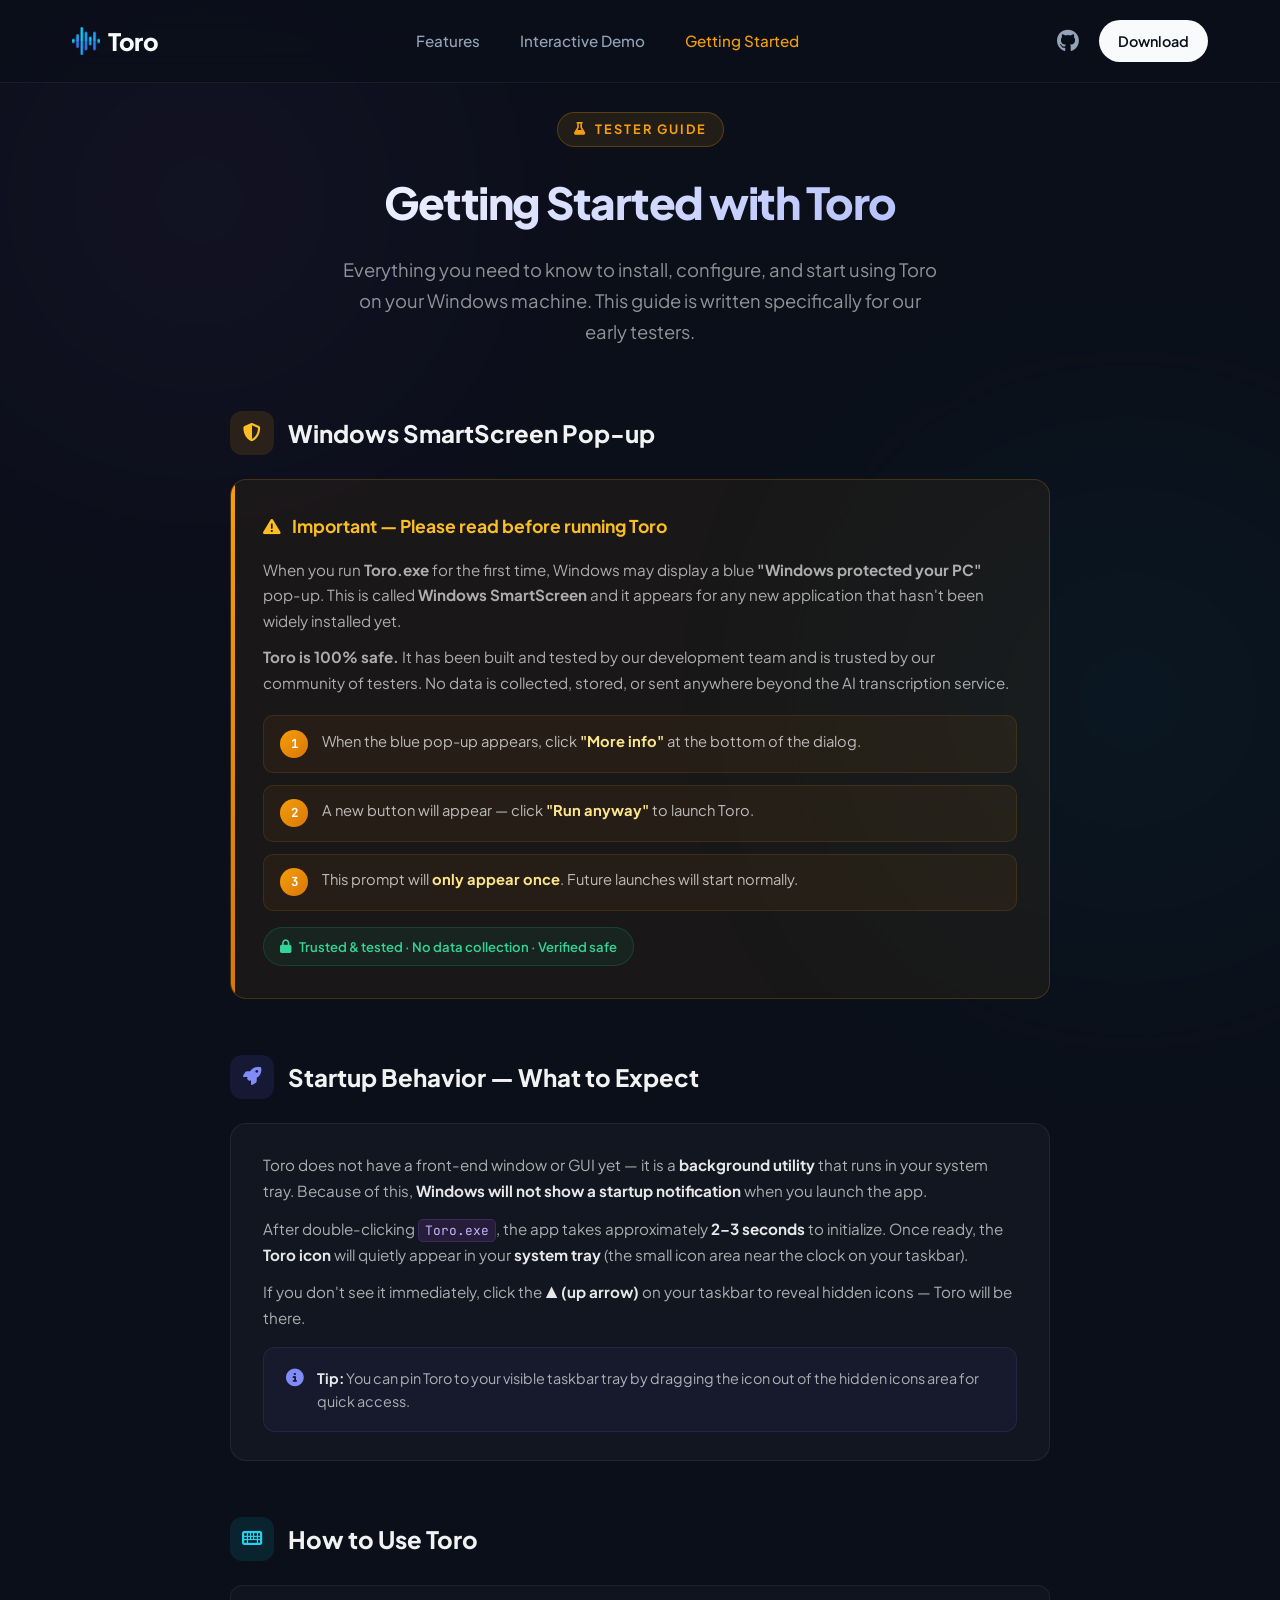
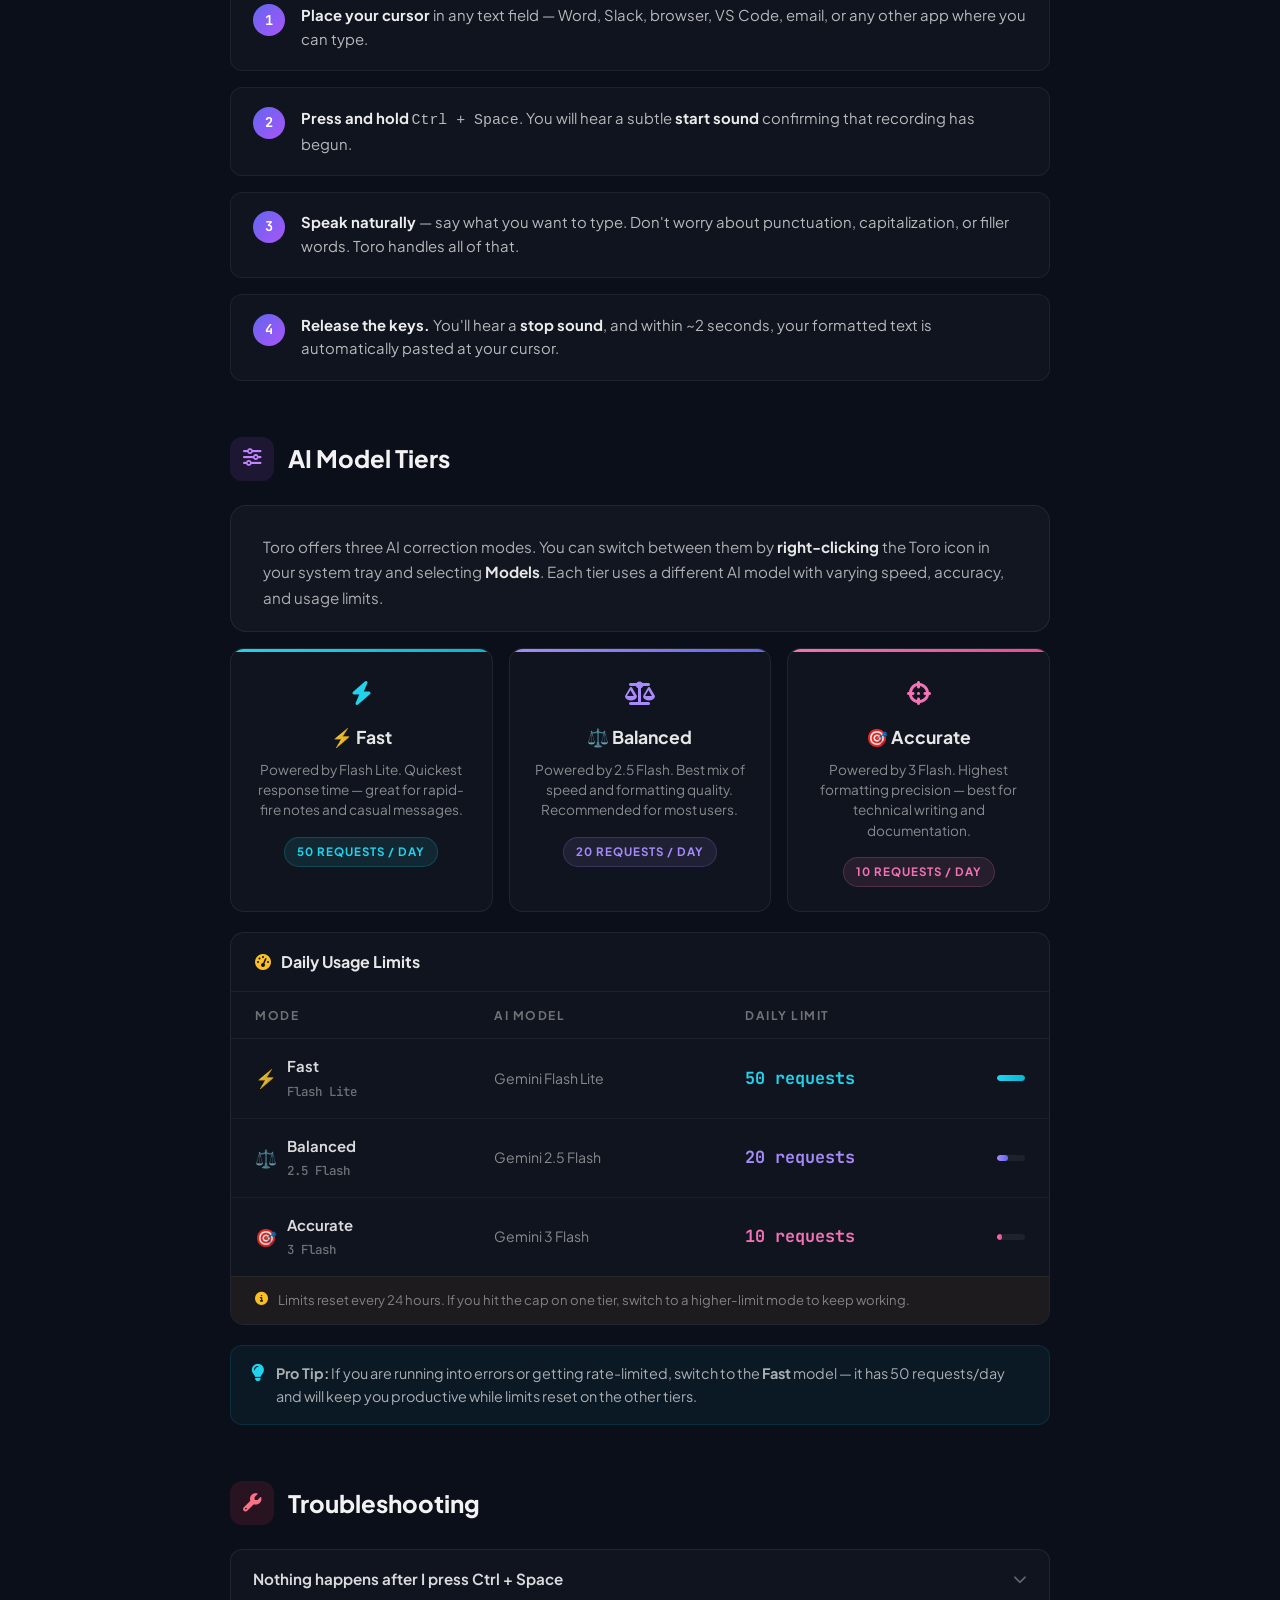
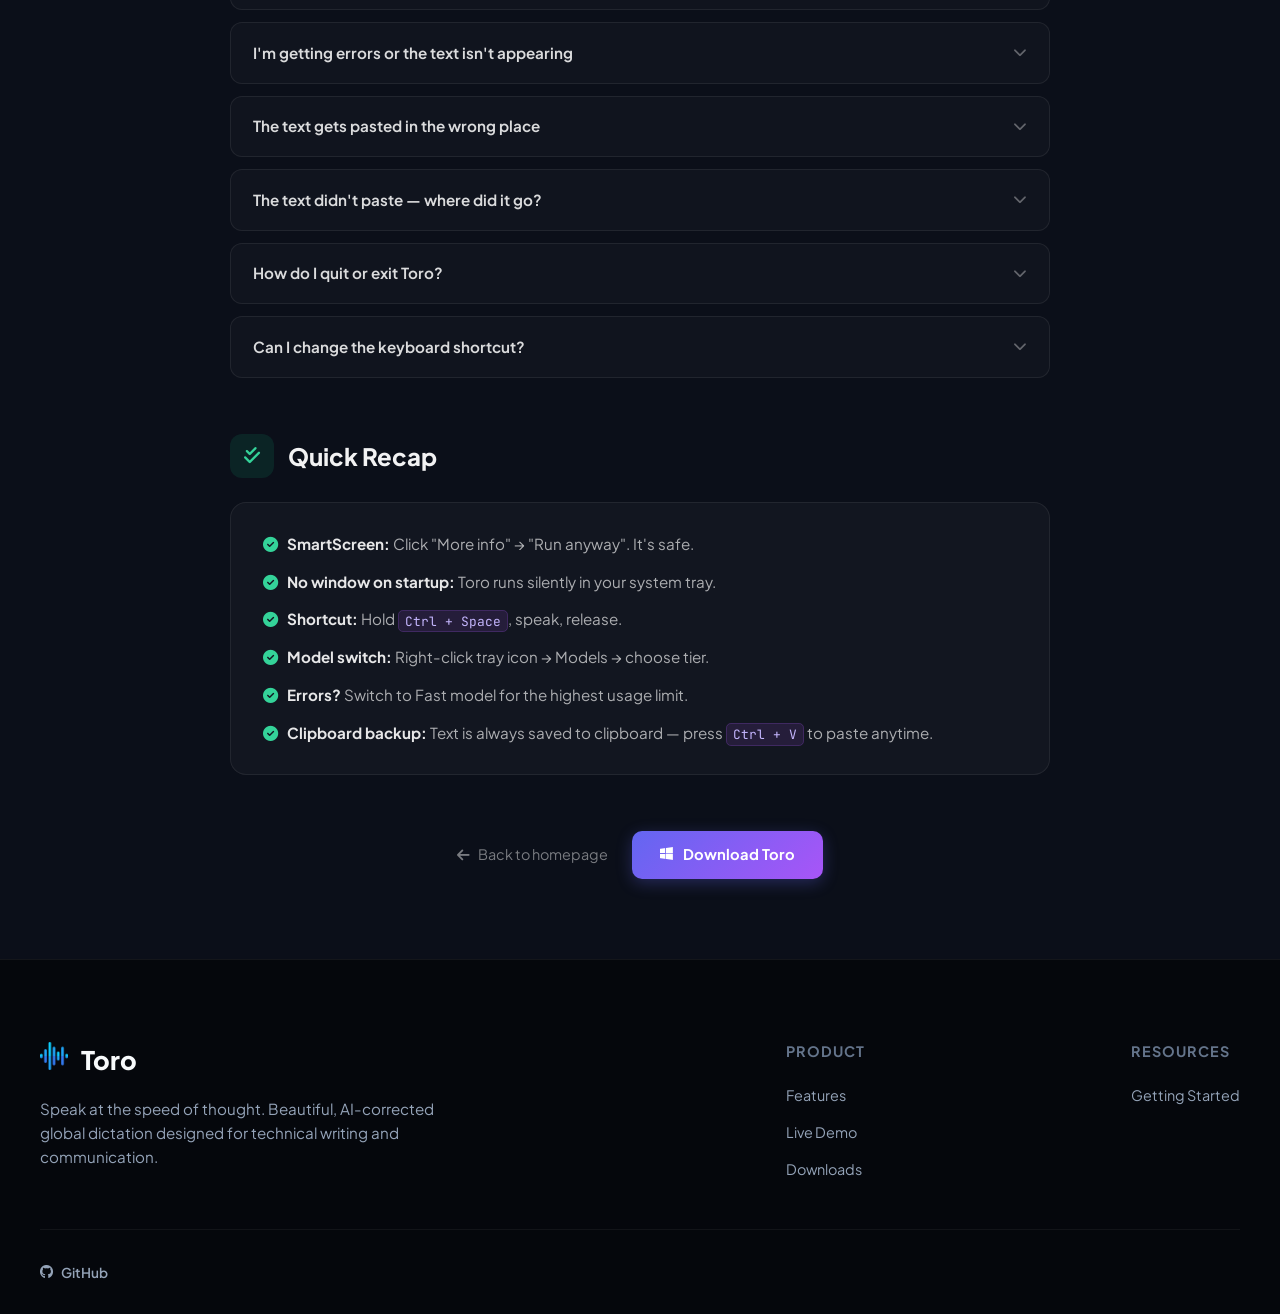
==== commit b4e3e6fb: "feat: update security messaging, and implement detailed usage limit tables in documentatio." ====
--- a/getting-started.html
+++ b/getting-started.html
@@ -24,16 +24,15 @@
     <style>
         /* ── Getting Started Page Specific Styles ── */
         .gs-page {
-            padding-top: 7rem;
-            padding-bottom: 5rem;
+            padding: 7rem 2rem 5rem 2rem;
             position: relative;
             z-index: 1;
         }
 
         .gs-container {
             max-width: 820px;
-            margin: 0 auto;
-            padding: 0 2rem;
+            margin-left: auto;
+            margin-right: auto;
         }
 
         /* Page Header */
@@ -580,19 +579,158 @@
             box-shadow: 0 6px 24px rgba(99, 102, 241, 0.5);
         }
 
+        /* Daily Limits Table */
+        .gs-limits-table-wrap {
+            margin-top: 1.25rem;
+            background: rgba(255, 255, 255, 0.025);
+            border: 1px solid rgba(255, 255, 255, 0.07);
+            border-radius: 14px;
+            overflow: hidden;
+        }
+
+        .gs-limits-table-title {
+            display: flex;
+            align-items: center;
+            gap: 0.6rem;
+            padding: 1rem 1.5rem;
+            font-family: 'Plus Jakarta Sans', sans-serif;
+            font-size: 1rem;
+            font-weight: 700;
+            color: rgba(255, 255, 255, 0.9);
+            border-bottom: 1px solid rgba(255, 255, 255, 0.06);
+        }
+
+        .gs-limits-table-title i {
+            color: #fbbf24;
+        }
+
+        .gs-limits-table {
+            width: 100%;
+            border-collapse: collapse;
+        }
+
+        .gs-limits-table thead th {
+            padding: 0.85rem 1.5rem;
+            text-align: left;
+            font-size: 0.75rem;
+            font-weight: 700;
+            text-transform: uppercase;
+            letter-spacing: 1.5px;
+            color: rgba(255, 255, 255, 0.4);
+            border-bottom: 1px solid rgba(255, 255, 255, 0.06);
+        }
+
+        .gs-limits-table tbody tr {
+            transition: background 0.2s ease;
+        }
+
+        .gs-limits-table tbody tr:hover {
+            background: rgba(255, 255, 255, 0.03);
+        }
+
+        .gs-limits-table tbody tr:not(:last-child) td {
+            border-bottom: 1px solid rgba(255, 255, 255, 0.04);
+        }
+
+        .gs-limits-table td {
+            padding: 1rem 1.5rem;
+            font-size: 0.93rem;
+        }
+
+        .gs-limits-mode {
+            display: flex;
+            align-items: center;
+            gap: 0.65rem;
+            font-weight: 650;
+            color: rgba(255, 255, 255, 0.85);
+        }
+
+        .gs-limits-mode-emoji {
+            font-size: 1.1rem;
+        }
+
+        .gs-limits-mode-sub {
+            display: block;
+            font-size: 0.78rem;
+            font-weight: 500;
+            color: rgba(255, 255, 255, 0.4);
+            font-family: 'JetBrains Mono', monospace;
+            margin-top: 0.15rem;
+        }
+
+        .gs-limits-count {
+            font-family: 'JetBrains Mono', monospace;
+            font-weight: 700;
+            font-size: 1.05rem;
+        }
+
+        .gs-limits-count.high { color: #22d3ee; }
+        .gs-limits-count.mid { color: #a78bfa; }
+        .gs-limits-count.low { color: #f472b6; }
+
+        .gs-limits-bar-track {
+            width: 100%;
+            max-width: 180px;
+            height: 6px;
+            background: rgba(255, 255, 255, 0.06);
+            border-radius: 99px;
+            overflow: hidden;
+        }
+
+        .gs-limits-bar {
+            height: 100%;
+            border-radius: 99px;
+            transition: width 0.8s cubic-bezier(0.25, 0.46, 0.45, 0.94);
+        }
+
+        .gs-limits-bar.high {
+            width: 100%;
+            background: linear-gradient(90deg, #22d3ee, #06b6d4);
+        }
+        .gs-limits-bar.mid {
+            width: 40%;
+            background: linear-gradient(90deg, #a78bfa, #6366f1);
+        }
+        .gs-limits-bar.low {
+            width: 20%;
+            background: linear-gradient(90deg, #f472b6, #ec4899);
+        }
+
+        .gs-limits-note {
+            display: flex;
+            align-items: flex-start;
+            gap: 0.65rem;
+            padding: 0.85rem 1.5rem;
+            background: rgba(245, 158, 11, 0.05);
+            border-top: 1px solid rgba(255, 255, 255, 0.05);
+            font-size: 0.82rem;
+            color: rgba(255, 255, 255, 0.45);
+            line-height: 1.5;
+        }
+
+        .gs-limits-note i {
+            color: #fbbf24;
+            margin-top: 0.1rem;
+            flex-shrink: 0;
+        }
+
         /* Responsive */
         @media (max-width: 768px) {
             .gs-hero h1 { font-size: 2rem; }
             .gs-models-grid { grid-template-columns: 1fr; }
             .gs-section-header h2 { font-size: 1.25rem; }
+            .gs-limits-table td,
+            .gs-limits-table thead th { padding: 0.75rem 1rem; }
+            .gs-limits-bar-track { max-width: 120px; }
         }
 
         @media (max-width: 576px) {
             .gs-hero h1 { font-size: 1.65rem; }
-            .gs-container { padding: 0 1.25rem; }
+            .gs-page { padding-left: 1.25rem; padding-right: 1.25rem; }
             .gs-card { padding: 1.25rem 1.35rem; }
             .gs-warning-callout { padding: 1.35rem; }
             .gs-footer-actions { flex-direction: column; }
+            .gs-limits-bar-track { display: none; }
         }
     </style>
 </head>
@@ -659,8 +797,8 @@
                         and it appears for any new application that hasn't been widely installed yet.
                     </p>
                     <p>
-                        <strong>Toro is 100% safe.</strong> It is fully open-source, and you can inspect every line of code on our
-                        <a href="https://github.com/ramprasanth0/toro-app" target="_blank" style="color: #fbbf24; text-decoration: underline; text-underline-offset: 3px;">GitHub repository</a>.
+                        <strong>Toro is 100% safe.</strong> It has been built and tested by our development team and is trusted
+                        by our community of testers.
                         No data is collected, stored, or sent anywhere beyond the AI transcription service.
                     </p>
 
@@ -687,7 +825,7 @@
 
                     <div class="gs-safety-badge">
                         <i class="fa-solid fa-lock"></i>
-                        Open-source &middot; No data collection &middot; Verified safe
+                        Trusted &amp; tested &middot; No data collection &middot; Verified safe
                     </div>
                 </div>
             </div>
@@ -794,21 +932,99 @@
                 <div class="gs-models-grid" style="margin-top: 1rem;">
                     <div class="gs-model-card fast">
                         <div class="gs-model-icon"><i class="fa-solid fa-bolt"></i></div>
-                        <div class="gs-model-name">Fast</div>
-                        <div class="gs-model-desc">Quickest response time. Great for rapid-fire notes and casual messages.</div>
-                        <span class="gs-model-tag">Highest usage limit</span>
+                        <div class="gs-model-name">⚡ Fast</div>
+                        <div class="gs-model-desc">Powered by Flash Lite. Quickest response time — great for rapid-fire notes and casual messages.</div>
+                        <span class="gs-model-tag">50 requests / day</span>
                     </div>
                     <div class="gs-model-card balanced">
                         <div class="gs-model-icon"><i class="fa-solid fa-scale-balanced"></i></div>
-                        <div class="gs-model-name">Balanced</div>
-                        <div class="gs-model-desc">Best mix of speed and formatting quality. Recommended for most users.</div>
-                        <span class="gs-model-tag">Moderate usage limit</span>
+                        <div class="gs-model-name">⚖️ Balanced</div>
+                        <div class="gs-model-desc">Powered by 2.5 Flash. Best mix of speed and formatting quality. Recommended for most users.</div>
+                        <span class="gs-model-tag">20 requests / day</span>
                     </div>
                     <div class="gs-model-card accurate">
                         <div class="gs-model-icon"><i class="fa-solid fa-crosshairs"></i></div>
-                        <div class="gs-model-name">Accurate</div>
-                        <div class="gs-model-desc">Highest formatting precision. Best for technical writing and documentation.</div>
-                        <span class="gs-model-tag">Lower usage limit</span>
+                        <div class="gs-model-name">🎯 Accurate</div>
+                        <div class="gs-model-desc">Powered by 3 Flash. Highest formatting precision — best for technical writing and documentation.</div>
+                        <span class="gs-model-tag">10 requests / day</span>
+                    </div>
+                </div>
+
+                <!-- Daily Usage Limits Table -->
+                <div class="gs-limits-table-wrap">
+                    <div class="gs-limits-table-title">
+                        <i class="fa-solid fa-gauge-high"></i>
+                        Daily Usage Limits
+                    </div>
+                    <table class="gs-limits-table">
+                        <thead>
+                            <tr>
+                                <th>Mode</th>
+                                <th>AI Model</th>
+                                <th>Daily Limit</th>
+                                <th></th>
+                            </tr>
+                        </thead>
+                        <tbody>
+                            <tr>
+                                <td>
+                                    <div class="gs-limits-mode">
+                                        <span class="gs-limits-mode-emoji">⚡</span>
+                                        <div>
+                                            Fast
+                                            <span class="gs-limits-mode-sub">Flash Lite</span>
+                                        </div>
+                                    </div>
+                                </td>
+                                <td style="color: rgba(255,255,255,0.5); font-size: 0.88rem;">Gemini Flash Lite</td>
+                                <td><span class="gs-limits-count high">50 requests</span></td>
+                                <td>
+                                    <div class="gs-limits-bar-track">
+                                        <div class="gs-limits-bar high"></div>
+                                    </div>
+                                </td>
+                            </tr>
+                            <tr>
+                                <td>
+                                    <div class="gs-limits-mode">
+                                        <span class="gs-limits-mode-emoji">⚖️</span>
+                                        <div>
+                                            Balanced
+                                            <span class="gs-limits-mode-sub">2.5 Flash</span>
+                                        </div>
+                                    </div>
+                                </td>
+                                <td style="color: rgba(255,255,255,0.5); font-size: 0.88rem;">Gemini 2.5 Flash</td>
+                                <td><span class="gs-limits-count mid">20 requests</span></td>
+                                <td>
+                                    <div class="gs-limits-bar-track">
+                                        <div class="gs-limits-bar mid"></div>
+                                    </div>
+                                </td>
+                            </tr>
+                            <tr>
+                                <td>
+                                    <div class="gs-limits-mode">
+                                        <span class="gs-limits-mode-emoji">🎯</span>
+                                        <div>
+                                            Accurate
+                                            <span class="gs-limits-mode-sub">3 Flash</span>
+                                        </div>
+                                    </div>
+                                </td>
+                                <td style="color: rgba(255,255,255,0.5); font-size: 0.88rem;">Gemini 3 Flash</td>
+                                <td><span class="gs-limits-count low">10 requests</span></td>
+                                <td>
+                                    <div class="gs-limits-bar-track">
+                                        <div class="gs-limits-bar low"></div>
+                                    </div>
+                                </td>
+                            </tr>
+                        </tbody>
+                    </table>
+                    <div class="gs-limits-note">
+                        <i class="fa-solid fa-circle-info"></i>
+                        <span>Limits reset every 24 hours. If you hit the cap on one tier, switch to a higher-limit mode to keep working.</span>
                     </div>
                 </div>
 
@@ -816,8 +1032,8 @@
                     <i class="fa-solid fa-lightbulb"></i>
                     <p>
                         <strong>Pro Tip:</strong> If you are running into errors or getting rate-limited, switch to the
-                        <strong>Fast</strong> model — it has the highest usage allowance and will keep you productive
-                        while limits reset.
+                        <strong>Fast</strong> model — it has 50 requests/day and will keep you productive
+                        while limits reset on the other tiers.
                     </p>
                 </div>
             </div>
@@ -872,7 +1088,23 @@
                             <div class="gs-faq-answer-inner">
                                 Toro pastes text at your current cursor position. Make sure your cursor is focused in the
                                 correct text field <em>before</em> pressing <code>Ctrl + Space</code>. Avoid clicking
-                                elsewhere while recording.
+                                elsewhere while recording. <strong>Also note:</strong> your formatted text is always
+                                saved to your clipboard, so you can press <code>Ctrl + V</code> to paste it wherever
+                                you need.
+                            </div>
+                        </div>
+                    </div>
+
+                    <div class="gs-faq-item">
+                        <div class="gs-faq-question" onclick="this.parentElement.classList.toggle('open')">
+                            <span>The text didn't paste — where did it go?</span>
+                            <i class="fa-solid fa-chevron-down"></i>
+                        </div>
+                        <div class="gs-faq-answer">
+                            <div class="gs-faq-answer-inner">
+                                Don't worry — <strong>your text is not lost.</strong> Toro always copies the formatted text
+                                to your clipboard. Simply press <code>Ctrl + V</code> in any text field to paste it.
+                                This also means you can reuse the same text multiple times by pasting again.
                             </div>
                         </div>
                     </div>
@@ -937,6 +1169,10 @@
                         <i class="fa-solid fa-circle-check" style="color: #34d399; margin-right: 0.4rem;"></i>
                         <strong>Errors?</strong> Switch to Fast model for the highest usage limit.
                     </p>
+                    <p>
+                        <i class="fa-solid fa-circle-check" style="color: #34d399; margin-right: 0.4rem;"></i>
+                        <strong>Clipboard backup:</strong> Text is always saved to clipboard — press <code>Ctrl + V</code> to paste anytime.
+                    </p>
                 </div>
             </div>
 
@@ -971,7 +1207,6 @@
                 <div class="footer-col">
                     <h4>Resources</h4>
                     <a href="/getting-started.html">Getting Started</a>
-                    <a href="https://github.com/ramprasanth0/toro-app" target="_blank">GitHub Repository</a>
                 </div>
             </div>
         </div>
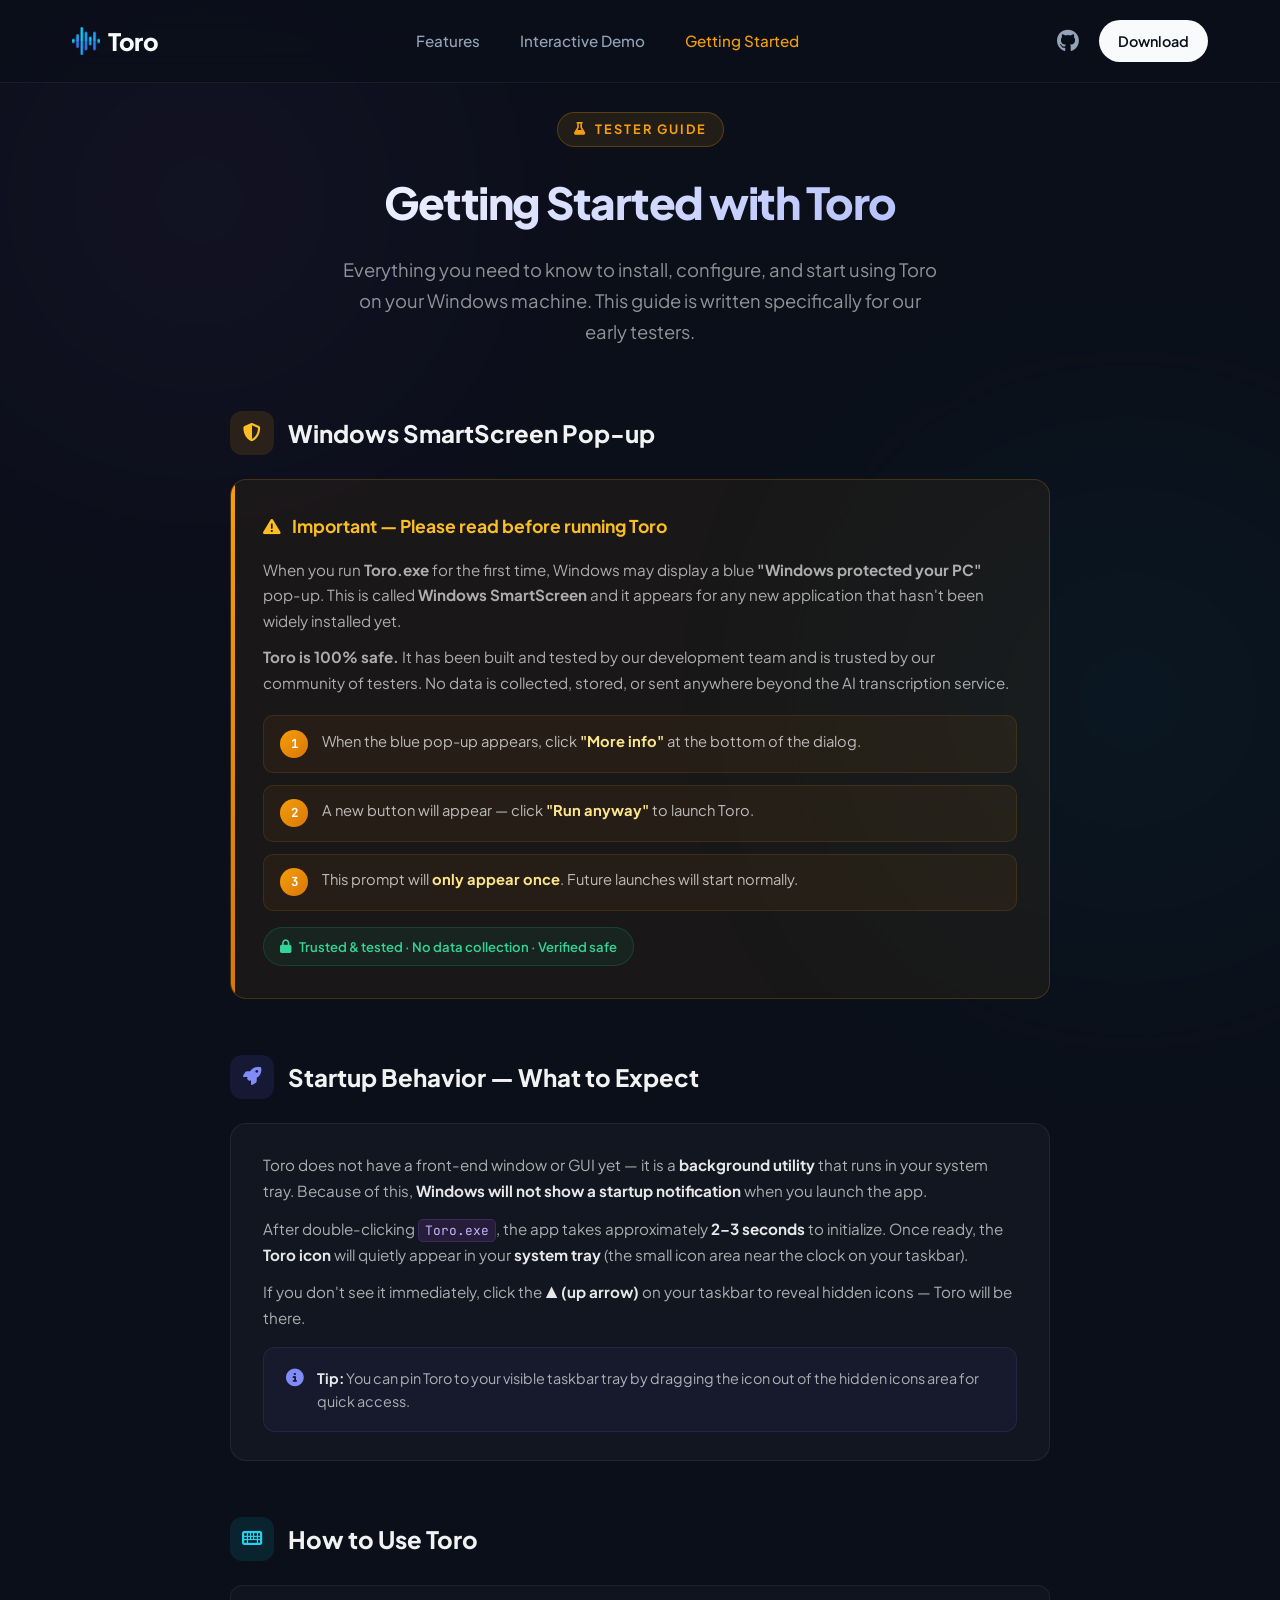
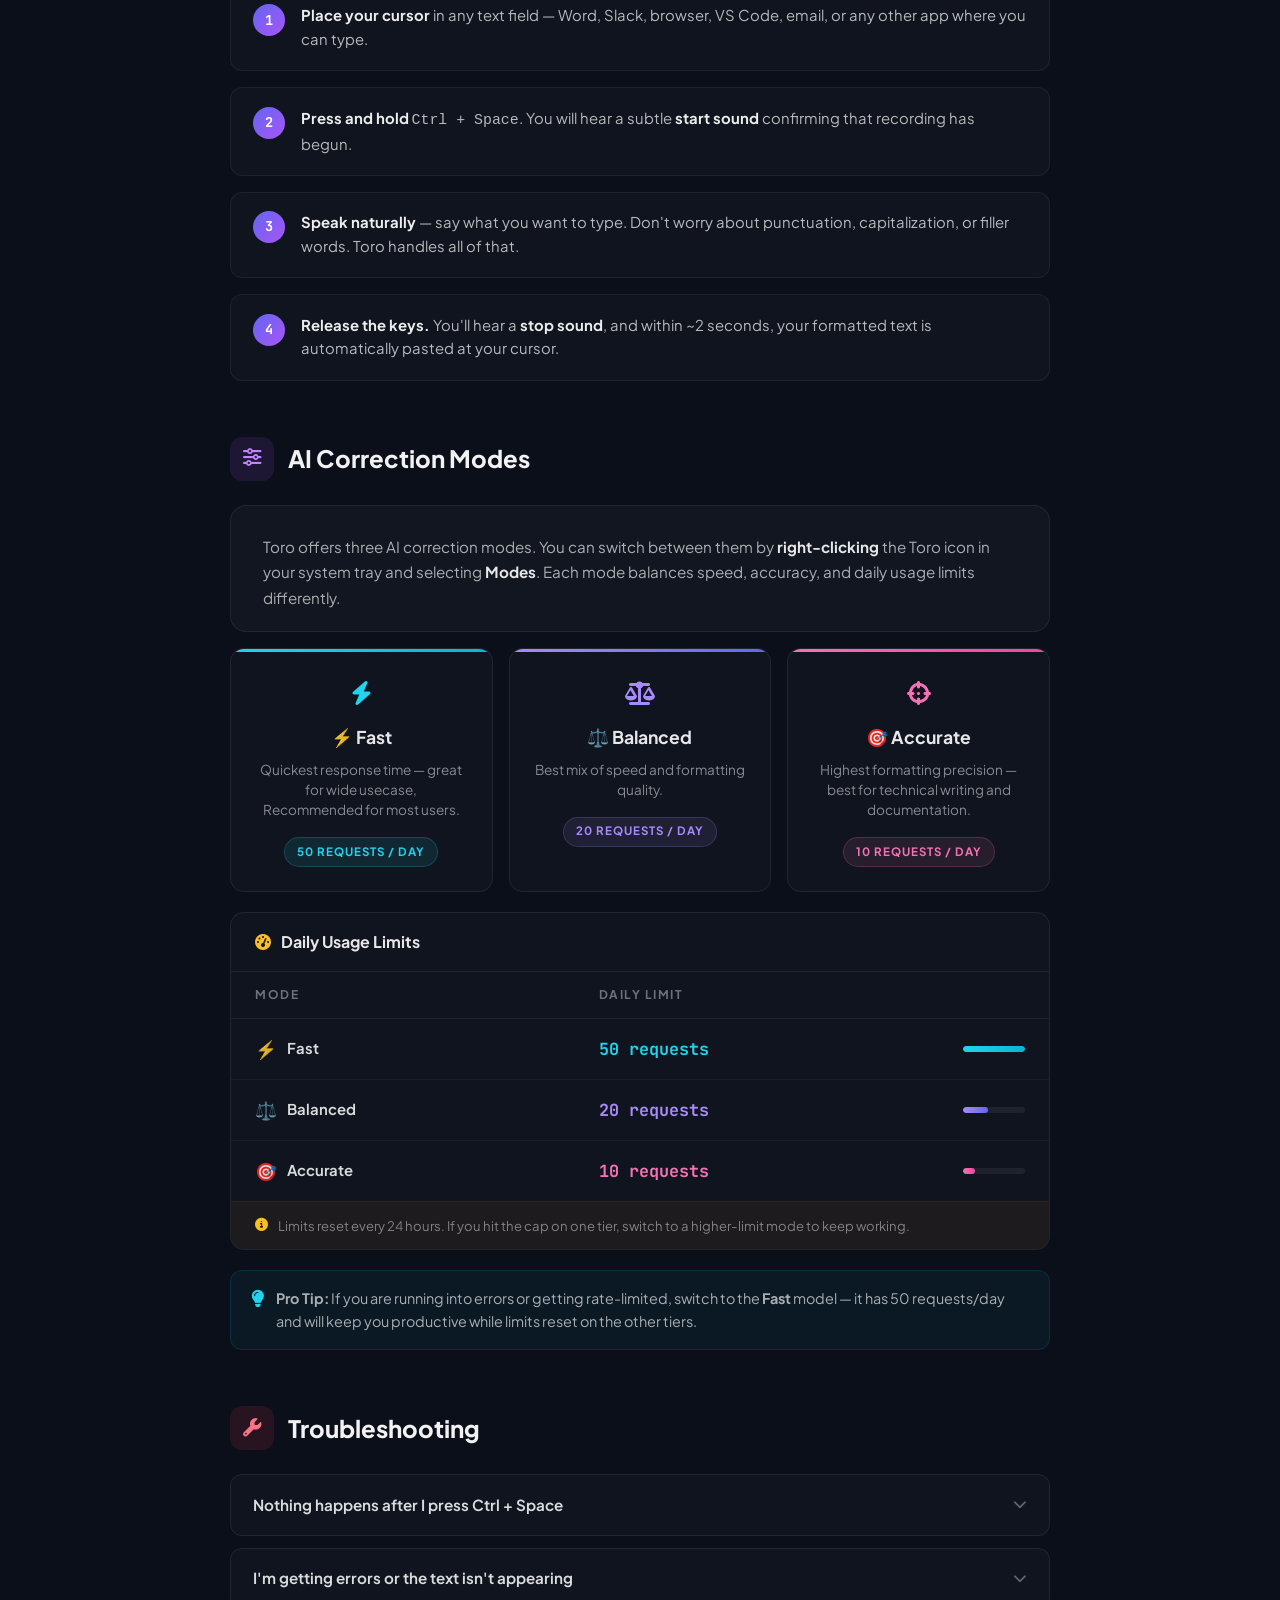
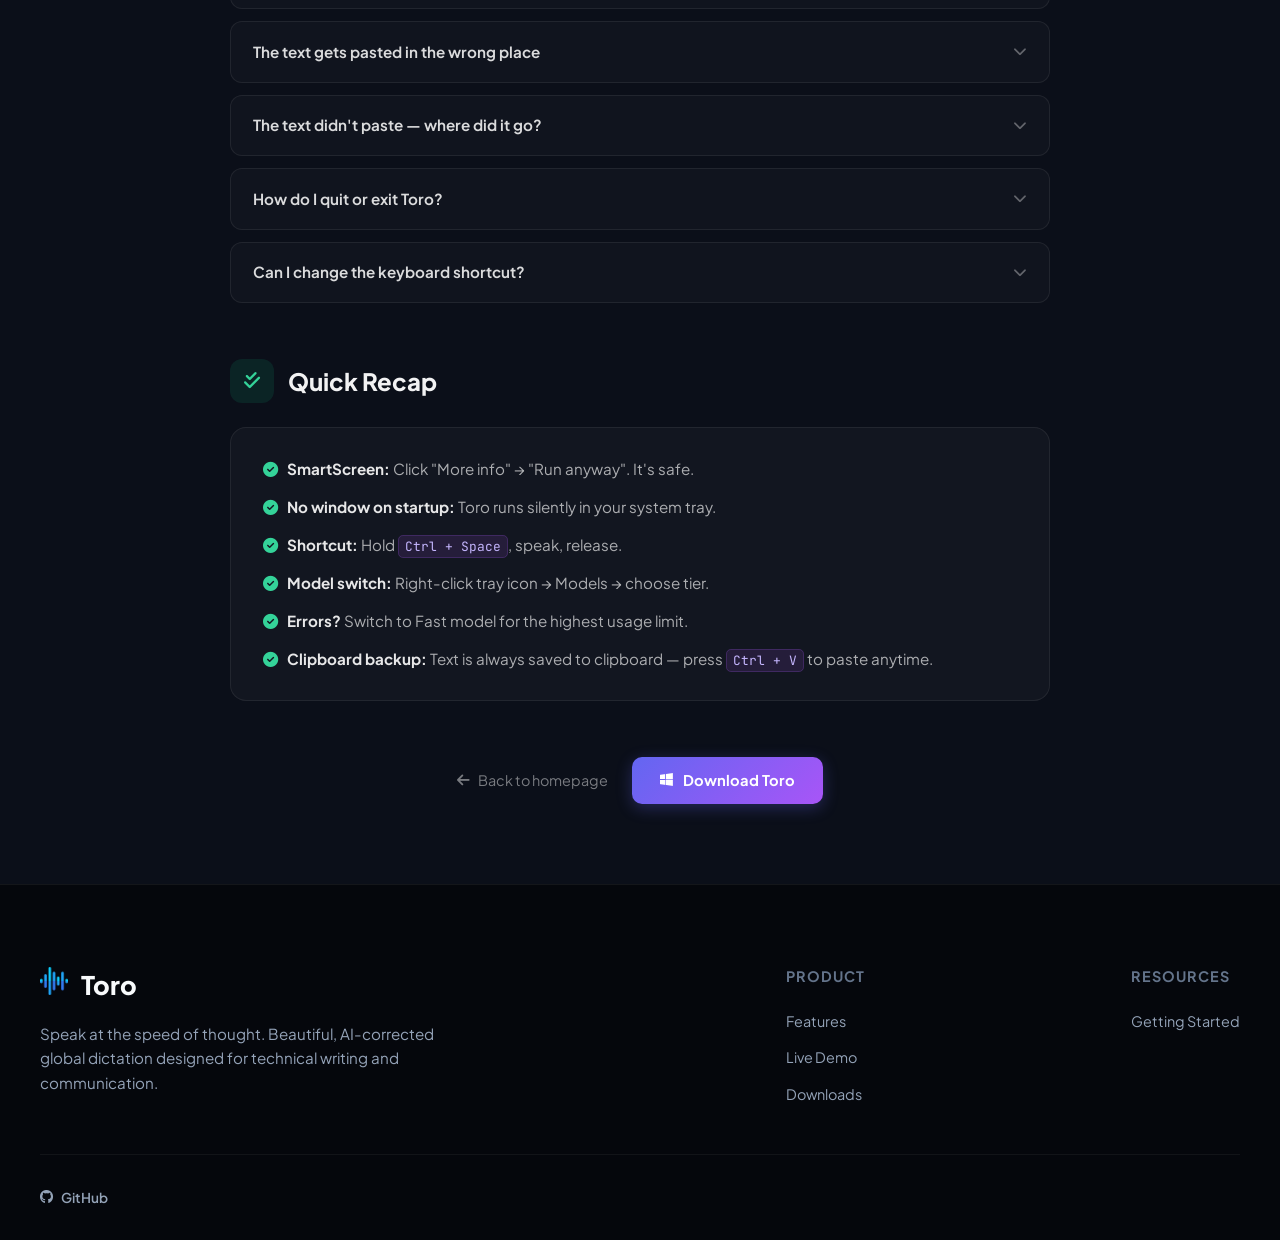
==== commit c57ac738: "refactor: getting-started.html" ====
--- a/getting-started.html
+++ b/getting-started.html
@@ -43,8 +43,15 @@
         }
 
         @keyframes gsFadeIn {
-            from { opacity: 0; transform: translateY(20px); }
-            to { opacity: 1; transform: translateY(0); }
+            from {
+                opacity: 0;
+                transform: translateY(20px);
+            }
+
+            to {
+                opacity: 1;
+                transform: translateY(0);
+            }
         }
 
         .gs-hero-badge {
@@ -107,12 +114,35 @@
             flex-shrink: 0;
         }
 
-        .gs-section-icon.blue { background: rgba(99, 102, 241, 0.12); color: #818cf8; }
-        .gs-section-icon.amber { background: rgba(245, 158, 11, 0.12); color: #fbbf24; }
-        .gs-section-icon.cyan { background: rgba(6, 182, 212, 0.12); color: #22d3ee; }
-        .gs-section-icon.green { background: rgba(16, 185, 129, 0.12); color: #34d399; }
-        .gs-section-icon.rose { background: rgba(244, 63, 94, 0.12); color: #fb7185; }
-        .gs-section-icon.purple { background: rgba(168, 85, 247, 0.12); color: #c084fc; }
+        .gs-section-icon.blue {
+            background: rgba(99, 102, 241, 0.12);
+            color: #818cf8;
+        }
+
+        .gs-section-icon.amber {
+            background: rgba(245, 158, 11, 0.12);
+            color: #fbbf24;
+        }
+
+        .gs-section-icon.cyan {
+            background: rgba(6, 182, 212, 0.12);
+            color: #22d3ee;
+        }
+
+        .gs-section-icon.green {
+            background: rgba(16, 185, 129, 0.12);
+            color: #34d399;
+        }
+
+        .gs-section-icon.rose {
+            background: rgba(244, 63, 94, 0.12);
+            color: #fb7185;
+        }
+
+        .gs-section-icon.purple {
+            background: rgba(168, 85, 247, 0.12);
+            color: #c084fc;
+        }
 
         .gs-section-header h2 {
             font-family: 'Plus Jakarta Sans', sans-serif;
@@ -144,7 +174,7 @@
             margin-bottom: 0;
         }
 
-        .gs-card p + p {
+        .gs-card p+p {
             margin-top: 0.75rem;
         }
 
@@ -200,7 +230,7 @@
             line-height: 1.7;
         }
 
-        .gs-warning-callout p + p {
+        .gs-warning-callout p+p {
             margin-top: 0.6rem;
         }
 
@@ -304,9 +334,11 @@
         .gs-model-card.fast::before {
             background: linear-gradient(90deg, #22d3ee, #06b6d4);
         }
+
         .gs-model-card.balanced::before {
             background: linear-gradient(90deg, #a78bfa, #6366f1);
         }
+
         .gs-model-card.accurate::before {
             background: linear-gradient(90deg, #f472b6, #ec4899);
         }
@@ -316,9 +348,17 @@
             margin-bottom: 0.75rem;
         }
 
-        .gs-model-card.fast .gs-model-icon { color: #22d3ee; }
-        .gs-model-card.balanced .gs-model-icon { color: #a78bfa; }
-        .gs-model-card.accurate .gs-model-icon { color: #f472b6; }
+        .gs-model-card.fast .gs-model-icon {
+            color: #22d3ee;
+        }
+
+        .gs-model-card.balanced .gs-model-icon {
+            color: #a78bfa;
+        }
+
+        .gs-model-card.accurate .gs-model-icon {
+            color: #f472b6;
+        }
 
         .gs-model-name {
             font-family: 'Plus Jakarta Sans', sans-serif;
@@ -350,11 +390,13 @@
             background: rgba(34, 211, 238, 0.1);
             border: 1px solid rgba(34, 211, 238, 0.2);
         }
+
         .gs-model-card.balanced .gs-model-tag {
             color: #a78bfa;
             background: rgba(167, 139, 250, 0.1);
             border: 1px solid rgba(167, 139, 250, 0.2);
         }
+
         .gs-model-card.accurate .gs-model-tag {
             color: #f472b6;
             background: rgba(244, 114, 182, 0.1);
@@ -664,9 +706,17 @@
             font-size: 1.05rem;
         }
 
-        .gs-limits-count.high { color: #22d3ee; }
-        .gs-limits-count.mid { color: #a78bfa; }
-        .gs-limits-count.low { color: #f472b6; }
+        .gs-limits-count.high {
+            color: #22d3ee;
+        }
+
+        .gs-limits-count.mid {
+            color: #a78bfa;
+        }
+
+        .gs-limits-count.low {
+            color: #f472b6;
+        }
 
         .gs-limits-bar-track {
             width: 100%;
@@ -687,10 +737,12 @@
             width: 100%;
             background: linear-gradient(90deg, #22d3ee, #06b6d4);
         }
+
         .gs-limits-bar.mid {
             width: 40%;
             background: linear-gradient(90deg, #a78bfa, #6366f1);
         }
+
         .gs-limits-bar.low {
             width: 20%;
             background: linear-gradient(90deg, #f472b6, #ec4899);
@@ -716,21 +768,53 @@
 
         /* Responsive */
         @media (max-width: 768px) {
-            .gs-hero h1 { font-size: 2rem; }
-            .gs-models-grid { grid-template-columns: 1fr; }
-            .gs-section-header h2 { font-size: 1.25rem; }
+            .gs-hero h1 {
+                font-size: 2rem;
+            }
+
+            .gs-models-grid {
+                grid-template-columns: 1fr;
+            }
+
+            .gs-section-header h2 {
+                font-size: 1.25rem;
+            }
+
             .gs-limits-table td,
-            .gs-limits-table thead th { padding: 0.75rem 1rem; }
-            .gs-limits-bar-track { max-width: 120px; }
+            .gs-limits-table thead th {
+                padding: 0.75rem 1rem;
+            }
+
+            .gs-limits-bar-track {
+                max-width: 120px;
+            }
         }
 
         @media (max-width: 576px) {
-            .gs-hero h1 { font-size: 1.65rem; }
-            .gs-page { padding-left: 1.25rem; padding-right: 1.25rem; }
-            .gs-card { padding: 1.25rem 1.35rem; }
-            .gs-warning-callout { padding: 1.35rem; }
-            .gs-footer-actions { flex-direction: column; }
-            .gs-limits-bar-track { display: none; }
+            .gs-hero h1 {
+                font-size: 1.65rem;
+            }
+
+            .gs-page {
+                padding-left: 1.25rem;
+                padding-right: 1.25rem;
+            }
+
+            .gs-card {
+                padding: 1.25rem 1.35rem;
+            }
+
+            .gs-warning-callout {
+                padding: 1.35rem;
+            }
+
+            .gs-footer-actions {
+                flex-direction: column;
+            }
+
+            .gs-limits-bar-track {
+                display: none;
+            }
         }
     </style>
 </head>
@@ -772,7 +856,8 @@
                     <i class="fa-solid fa-flask"></i> Tester Guide
                 </div>
                 <h1>Getting Started with Toro</h1>
-                <p>Everything you need to know to install, configure, and start using Toro on your Windows machine. This guide is written specifically for our early testers.</p>
+                <p>Everything you need to know to install, configure, and start using Toro on your Windows machine. This
+                    guide is written specifically for our early testers.</p>
             </div>
 
             <!-- ═══════════════════════════════════════════════════════════ -->
@@ -793,11 +878,13 @@
                     </div>
                     <p>
                         When you run <strong>Toro.exe</strong> for the first time, Windows may display a blue
-                        <strong>"Windows protected your PC"</strong> pop-up. This is called <strong>Windows SmartScreen</strong>
+                        <strong>"Windows protected your PC"</strong> pop-up. This is called <strong>Windows
+                            SmartScreen</strong>
                         and it appears for any new application that hasn't been widely installed yet.
                     </p>
                     <p>
-                        <strong>Toro is 100% safe.</strong> It has been built and tested by our development team and is trusted
+                        <strong>Toro is 100% safe.</strong> It has been built and tested by our development team and is
+                        trusted
                         by our community of testers.
                         No data is collected, stored, or sent anywhere beyond the AI transcription service.
                     </p>
@@ -806,7 +893,8 @@
                         <div class="gs-step-mini">
                             <span class="gs-step-mini-num">1</span>
                             <span class="gs-step-mini-text">
-                                When the blue pop-up appears, click <strong>"More info"</strong> at the bottom of the dialog.
+                                When the blue pop-up appears, click <strong>"More info"</strong> at the bottom of the
+                                dialog.
                             </span>
                         </div>
                         <div class="gs-step-mini">
@@ -843,17 +931,21 @@
 
                 <div class="gs-card">
                     <p>
-                        Toro does not have a front-end window or GUI yet — it is a <strong>background utility</strong> that runs
-                        in your system tray. Because of this, <strong>Windows will not show a startup notification</strong>
+                        Toro does not have a front-end window or GUI yet — it is a <strong>background utility</strong>
+                        that runs
+                        in your system tray. Because of this, <strong>Windows will not show a startup
+                            notification</strong>
                         when you launch the app.
                     </p>
                     <p>
-                        After double-clicking <code>Toro.exe</code>, the app takes approximately <strong>2–3 seconds</strong> to
+                        After double-clicking <code>Toro.exe</code>, the app takes approximately <strong>2–3
+                            seconds</strong> to
                         initialize. Once ready, the <strong>Toro icon</strong> will quietly appear in your
                         <strong>system tray</strong> (the small icon area near the clock on your taskbar).
                     </p>
                     <p>
-                        If you don't see it immediately, click the <strong>▲ (up arrow)</strong> on your taskbar to reveal
+                        If you don't see it immediately, click the <strong>▲ (up arrow)</strong> on your taskbar to
+                        reveal
                         hidden icons — Toro will be there.
                     </p>
 
@@ -918,14 +1010,15 @@
                     <div class="gs-section-icon purple">
                         <i class="fa-solid fa-sliders"></i>
                     </div>
-                    <h2>AI Model Tiers</h2>
+                    <h2>AI Correction Modes</h2>
                 </div>
 
                 <div class="gs-card" style="padding-bottom: 1.25rem;">
                     <p>
-                        Toro offers three AI correction modes. You can switch between them by <strong>right-clicking</strong>
-                        the Toro icon in your system tray and selecting <strong>Models</strong>. Each tier uses a different
-                        AI model with varying speed, accuracy, and usage limits.
+                        Toro offers three AI correction modes. You can switch between them by
+                        <strong>right-clicking</strong>
+                        the Toro icon in your system tray and selecting <strong>Modes</strong>. Each mode balances
+                        speed, accuracy, and daily usage limits differently.
                     </p>
                 </div>
 
@@ -933,19 +1026,21 @@
                     <div class="gs-model-card fast">
                         <div class="gs-model-icon"><i class="fa-solid fa-bolt"></i></div>
                         <div class="gs-model-name">⚡ Fast</div>
-                        <div class="gs-model-desc">Powered by Flash Lite. Quickest response time — great for rapid-fire notes and casual messages.</div>
+                        <div class="gs-model-desc">Quickest response time — great for wide usecase, Recommended for most
+                            users.</div>
                         <span class="gs-model-tag">50 requests / day</span>
                     </div>
                     <div class="gs-model-card balanced">
                         <div class="gs-model-icon"><i class="fa-solid fa-scale-balanced"></i></div>
                         <div class="gs-model-name">⚖️ Balanced</div>
-                        <div class="gs-model-desc">Powered by 2.5 Flash. Best mix of speed and formatting quality. Recommended for most users.</div>
+                        <div class="gs-model-desc">Best mix of speed and formatting quality.</div>
                         <span class="gs-model-tag">20 requests / day</span>
                     </div>
                     <div class="gs-model-card accurate">
                         <div class="gs-model-icon"><i class="fa-solid fa-crosshairs"></i></div>
                         <div class="gs-model-name">🎯 Accurate</div>
-                        <div class="gs-model-desc">Powered by 3 Flash. Highest formatting precision — best for technical writing and documentation.</div>
+                        <div class="gs-model-desc">Highest formatting precision — best for technical writing and
+                            documentation.</div>
                         <span class="gs-model-tag">10 requests / day</span>
                     </div>
                 </div>
@@ -960,7 +1055,6 @@
                         <thead>
                             <tr>
                                 <th>Mode</th>
-                                <th>AI Model</th>
                                 <th>Daily Limit</th>
                                 <th></th>
                             </tr>
@@ -970,13 +1064,9 @@
                                 <td>
                                     <div class="gs-limits-mode">
                                         <span class="gs-limits-mode-emoji">⚡</span>
-                                        <div>
-                                            Fast
-                                            <span class="gs-limits-mode-sub">Flash Lite</span>
-                                        </div>
+                                        <div>Fast</div>
                                     </div>
                                 </td>
-                                <td style="color: rgba(255,255,255,0.5); font-size: 0.88rem;">Gemini Flash Lite</td>
                                 <td><span class="gs-limits-count high">50 requests</span></td>
                                 <td>
                                     <div class="gs-limits-bar-track">
@@ -988,13 +1078,9 @@
                                 <td>
                                     <div class="gs-limits-mode">
                                         <span class="gs-limits-mode-emoji">⚖️</span>
-                                        <div>
-                                            Balanced
-                                            <span class="gs-limits-mode-sub">2.5 Flash</span>
-                                        </div>
+                                        <div>Balanced</div>
                                     </div>
                                 </td>
-                                <td style="color: rgba(255,255,255,0.5); font-size: 0.88rem;">Gemini 2.5 Flash</td>
                                 <td><span class="gs-limits-count mid">20 requests</span></td>
                                 <td>
                                     <div class="gs-limits-bar-track">
@@ -1006,13 +1092,9 @@
                                 <td>
                                     <div class="gs-limits-mode">
                                         <span class="gs-limits-mode-emoji">🎯</span>
-                                        <div>
-                                            Accurate
-                                            <span class="gs-limits-mode-sub">3 Flash</span>
-                                        </div>
+                                        <div>Accurate</div>
                                     </div>
                                 </td>
-                                <td style="color: rgba(255,255,255,0.5); font-size: 0.88rem;">Gemini 3 Flash</td>
                                 <td><span class="gs-limits-count low">10 requests</span></td>
                                 <td>
                                     <div class="gs-limits-bar-track">
@@ -1024,7 +1106,8 @@
                     </table>
                     <div class="gs-limits-note">
                         <i class="fa-solid fa-circle-info"></i>
-                        <span>Limits reset every 24 hours. If you hit the cap on one tier, switch to a higher-limit mode to keep working.</span>
+                        <span>Limits reset every 24 hours. If you hit the cap on one tier, switch to a higher-limit mode
+                            to keep working.</span>
                     </div>
                 </div>
 
@@ -1057,8 +1140,10 @@
                         </div>
                         <div class="gs-faq-answer">
                             <div class="gs-faq-answer-inner">
-                                Make sure Toro is running — check for the icon in your system tray (click the ▲ arrow on the
-                                taskbar to reveal hidden icons). If the icon is not there, double-click <code>Toro.exe</code>
+                                Make sure Toro is running — check for the icon in your system tray (click the ▲ arrow on
+                                the
+                                taskbar to reveal hidden icons). If the icon is not there, double-click
+                                <code>Toro.exe</code>
                                 again and wait 2–3 seconds. Also ensure no other application is using the
                                 <code>Ctrl + Space</code> shortcut.
                             </div>
@@ -1072,9 +1157,12 @@
                         </div>
                         <div class="gs-faq-answer">
                             <div class="gs-faq-answer-inner">
-                                This can happen if you've hit the usage limit for your current AI model tier. Right-click
-                                the Toro tray icon, go to <strong>Models</strong>, and switch to <strong>Fast</strong> mode.
-                                The Fast tier has the highest request allowance and should resolve the issue immediately.
+                                This can happen if you've hit the usage limit for your current AI model tier.
+                                Right-click
+                                the Toro tray icon, go to <strong>Models</strong>, and switch to <strong>Fast</strong>
+                                mode.
+                                The Fast tier has the highest request allowance and should resolve the issue
+                                immediately.
                             </div>
                         </div>
                     </div>
@@ -1086,7 +1174,8 @@
                         </div>
                         <div class="gs-faq-answer">
                             <div class="gs-faq-answer-inner">
-                                Toro pastes text at your current cursor position. Make sure your cursor is focused in the
+                                Toro pastes text at your current cursor position. Make sure your cursor is focused in
+                                the
                                 correct text field <em>before</em> pressing <code>Ctrl + Space</code>. Avoid clicking
                                 elsewhere while recording. <strong>Also note:</strong> your formatted text is always
                                 saved to your clipboard, so you can press <code>Ctrl + V</code> to paste it wherever
@@ -1102,7 +1191,8 @@
                         </div>
                         <div class="gs-faq-answer">
                             <div class="gs-faq-answer-inner">
-                                Don't worry — <strong>your text is not lost.</strong> Toro always copies the formatted text
+                                Don't worry — <strong>your text is not lost.</strong> Toro always copies the formatted
+                                text
                                 to your clipboard. Simply press <code>Ctrl + V</code> in any text field to paste it.
                                 This also means you can reuse the same text multiple times by pasting again.
                             </div>
@@ -1171,7 +1261,8 @@
                     </p>
                     <p>
                         <i class="fa-solid fa-circle-check" style="color: #34d399; margin-right: 0.4rem;"></i>
-                        <strong>Clipboard backup:</strong> Text is always saved to clipboard — press <code>Ctrl + V</code> to paste anytime.
+                        <strong>Clipboard backup:</strong> Text is always saved to clipboard — press
+                        <code>Ctrl + V</code> to paste anytime.
                     </p>
                 </div>
             </div>
@@ -1217,4 +1308,4 @@
     </footer>
 </body>
 
-</html>
+</html>
--- a/styles.css
+++ b/styles.css
@@ -1173,6 +1173,99 @@
     color: rgba(255, 255, 255, 0.7);
     font-size: 0.93rem;
     line-height: 1.55;
+}
+
+/* Privacy Trust Section */
+.privacy-section {
+    padding: 2rem 2rem 4rem 2rem;
+}
+
+.privacy-strip {
+    display: flex;
+    align-items: stretch;
+    gap: 0;
+    max-width: 960px;
+    margin: 0 auto;
+    background: rgba(22, 28, 45, 0.35);
+    border: 1px solid rgba(255, 255, 255, 0.06);
+    border-radius: 20px;
+    padding: 2.5rem 3rem;
+    backdrop-filter: blur(20px);
+    -webkit-backdrop-filter: blur(20px);
+    position: relative;
+    overflow: hidden;
+    transition: var(--transition-smooth);
+}
+
+.privacy-strip::before {
+    content: '';
+    position: absolute;
+    top: 0;
+    left: 0;
+    right: 0;
+    height: 1px;
+    background: linear-gradient(90deg, transparent 0%, rgba(16, 185, 129, 0.4) 30%, rgba(6, 182, 212, 0.4) 70%, transparent 100%);
+}
+
+.privacy-strip:hover {
+    border-color: rgba(16, 185, 129, 0.15);
+    box-shadow: 0 8px 40px rgba(16, 185, 129, 0.04);
+}
+
+.privacy-pillar {
+    flex: 1;
+    display: flex;
+    align-items: flex-start;
+    gap: 1.25rem;
+    padding: 0.5rem 0;
+}
+
+.privacy-icon-ring {
+    width: 48px;
+    height: 48px;
+    border-radius: 14px;
+    display: flex;
+    align-items: center;
+    justify-content: center;
+    font-size: 1.2rem;
+    flex-shrink: 0;
+    background: rgba(16, 185, 129, 0.08);
+    color: var(--success);
+    border: 1px solid rgba(16, 185, 129, 0.15);
+    transition: var(--transition-smooth);
+}
+
+.privacy-pillar:hover .privacy-icon-ring {
+    background: rgba(16, 185, 129, 0.14);
+    border-color: rgba(16, 185, 129, 0.3);
+    box-shadow: 0 0 20px rgba(16, 185, 129, 0.1);
+    transform: scale(1.05);
+}
+
+.privacy-pillar-content {
+    display: flex;
+    flex-direction: column;
+    gap: 0.4rem;
+}
+
+.privacy-pillar-title {
+    font-size: 1.1rem;
+    font-weight: 700;
+    color: var(--text-primary);
+    letter-spacing: -0.3px;
+}
+
+.privacy-pillar-text {
+    font-size: 0.88rem;
+    color: var(--text-secondary);
+    line-height: 1.55;
+}
+
+.privacy-divider-line {
+    width: 1px;
+    background: linear-gradient(to bottom, transparent 0%, rgba(255, 255, 255, 0.08) 30%, rgba(255, 255, 255, 0.08) 70%, transparent 100%);
+    margin: 0 2.5rem;
+    flex-shrink: 0;
 }
 
 /* Responsive Breakpoints */
@@ -1215,6 +1308,18 @@
     .speed-divider {
         padding-top: 0;
     }
+
+    .privacy-strip {
+        flex-direction: column;
+        padding: 2rem;
+    }
+
+    .privacy-divider-line {
+        width: 100%;
+        height: 1px;
+        margin: 1.5rem 0;
+        background: linear-gradient(90deg, transparent 0%, rgba(255, 255, 255, 0.08) 30%, rgba(255, 255, 255, 0.08) 70%, transparent 100%);
+    }
     
     .footer-container {
         grid-template-columns: 1fr;
